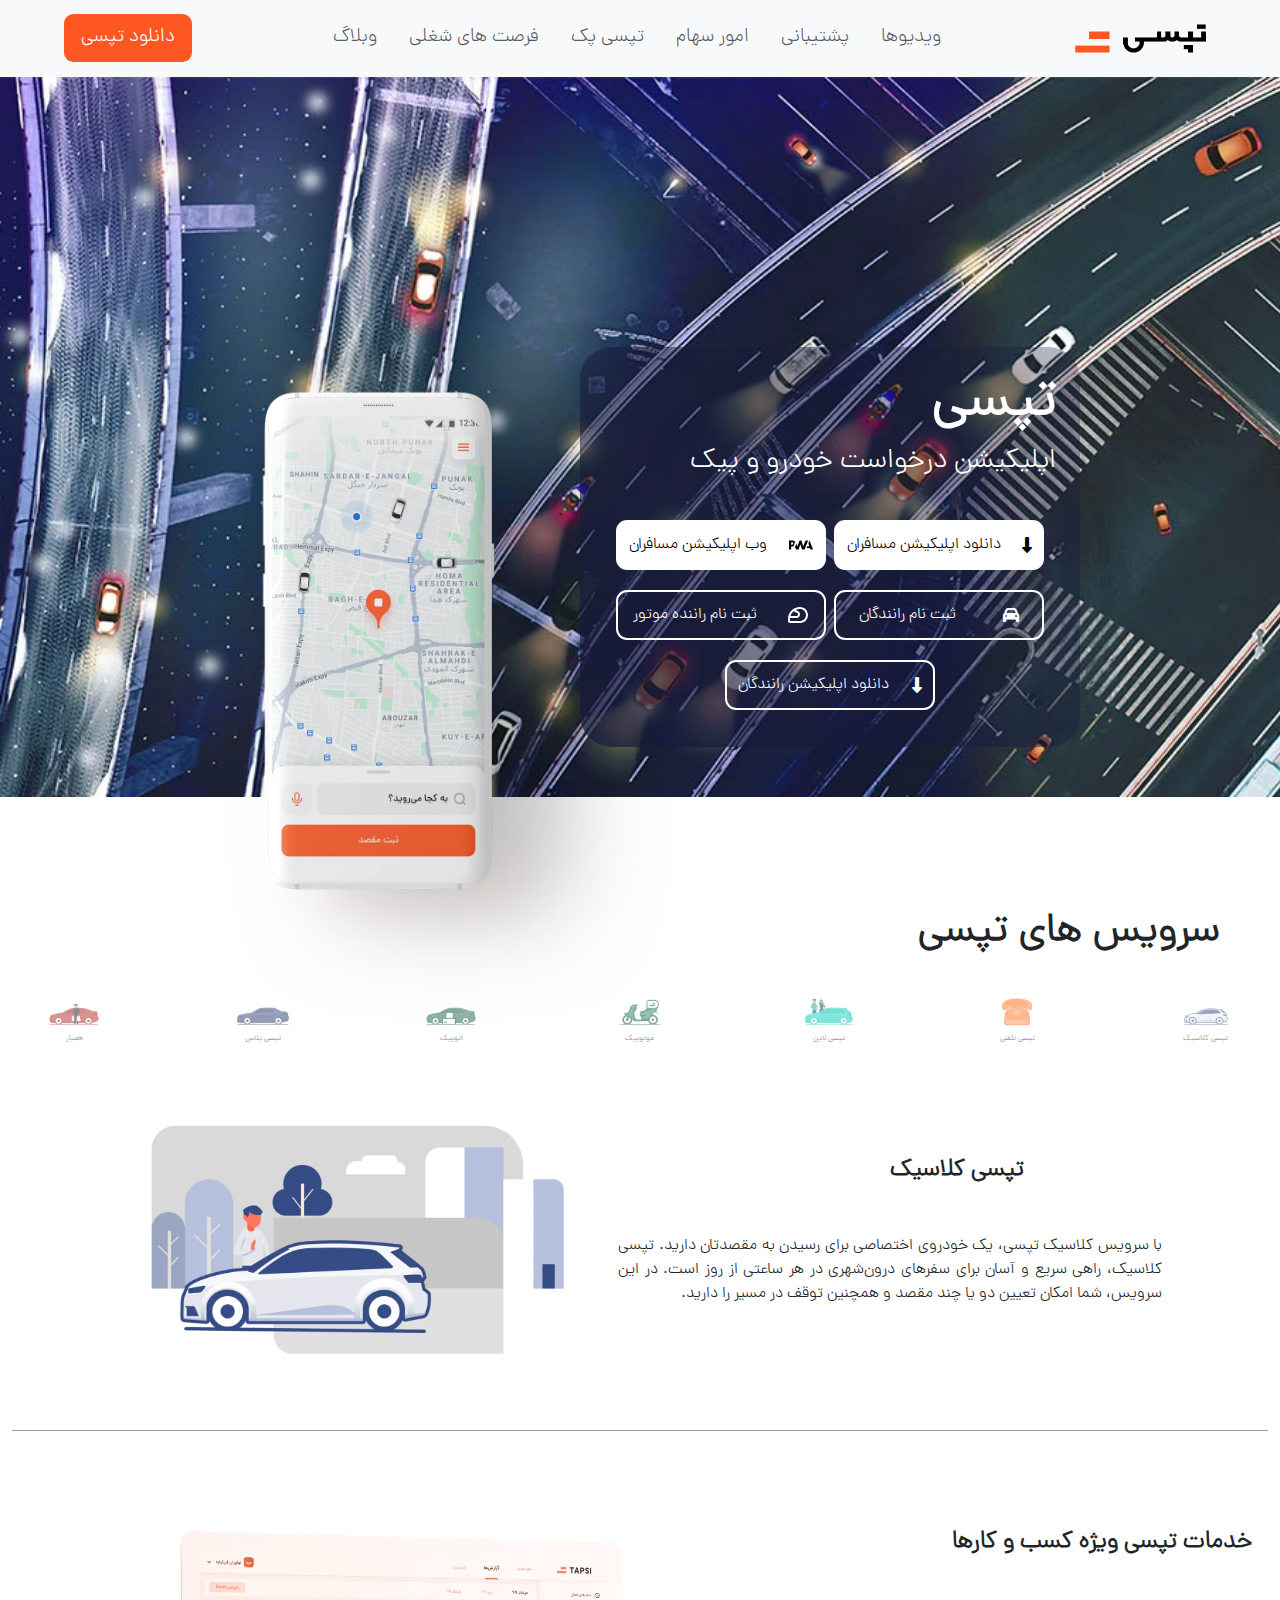
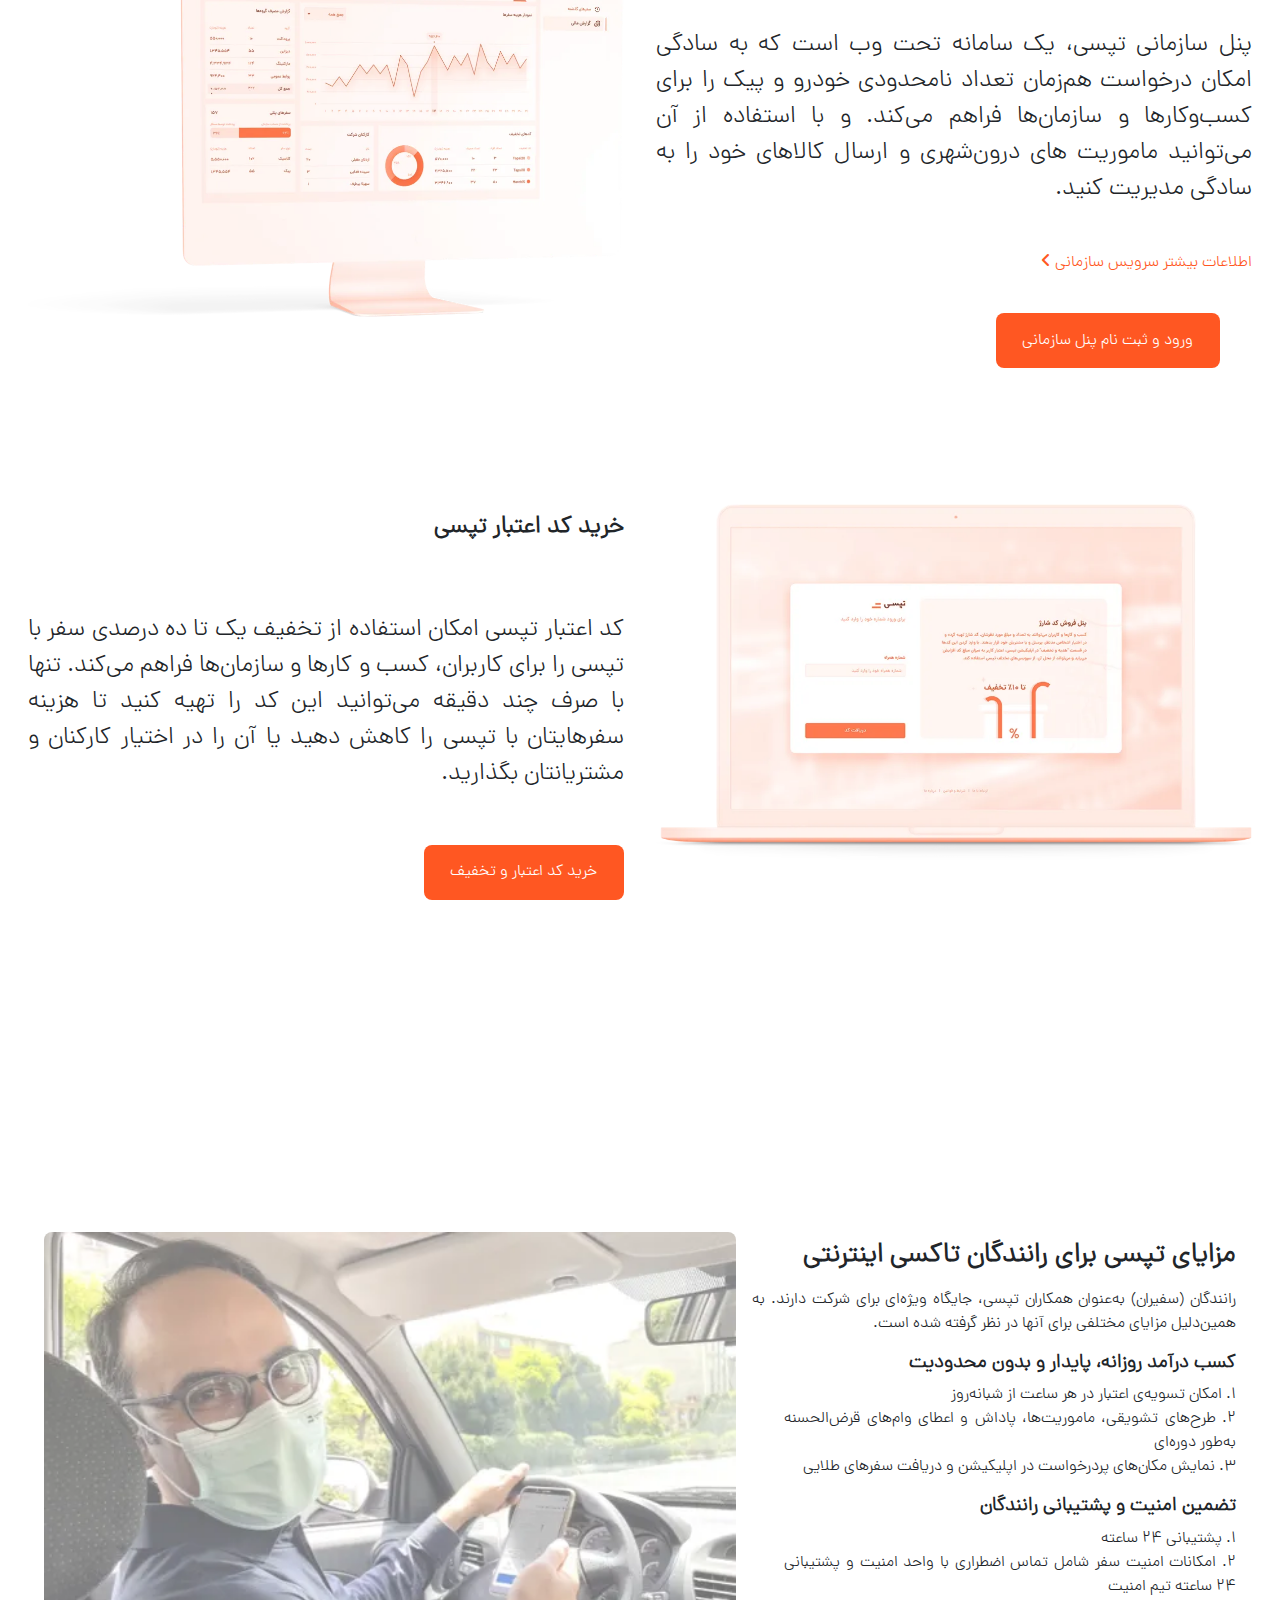
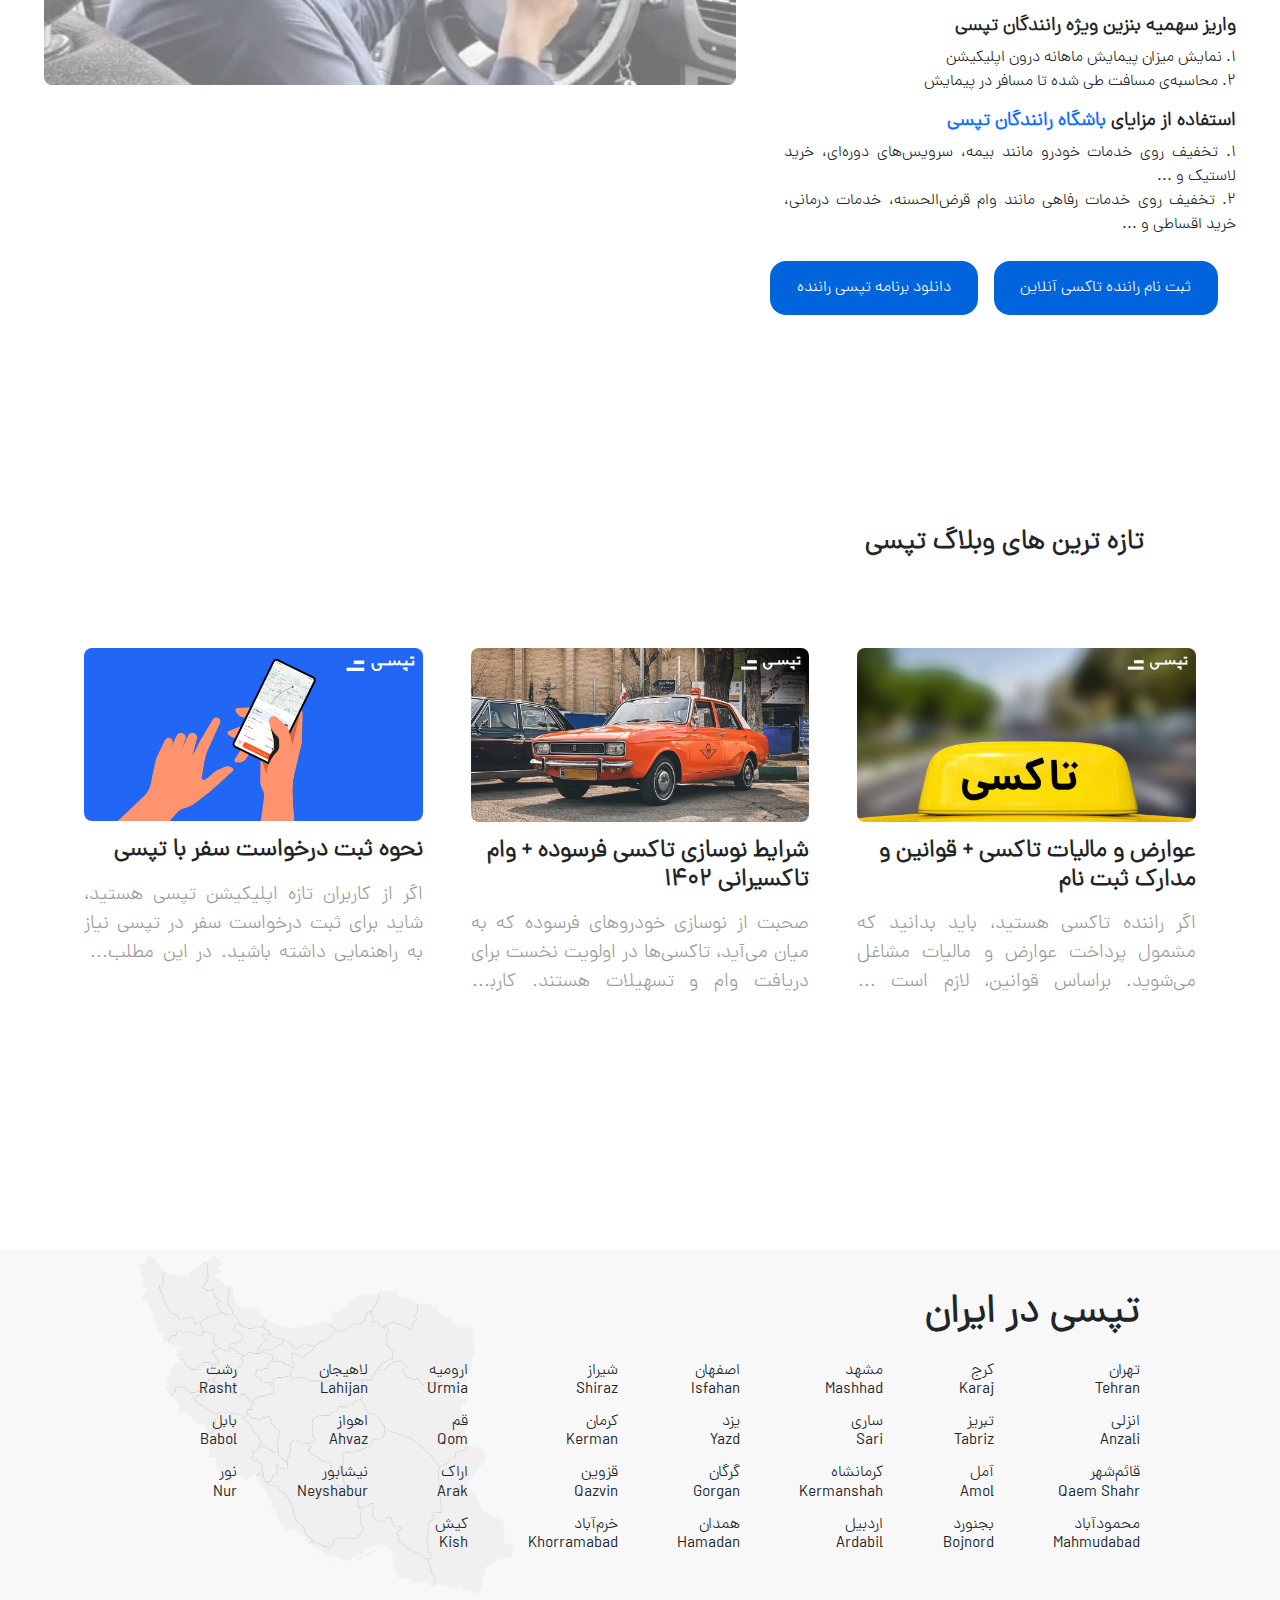
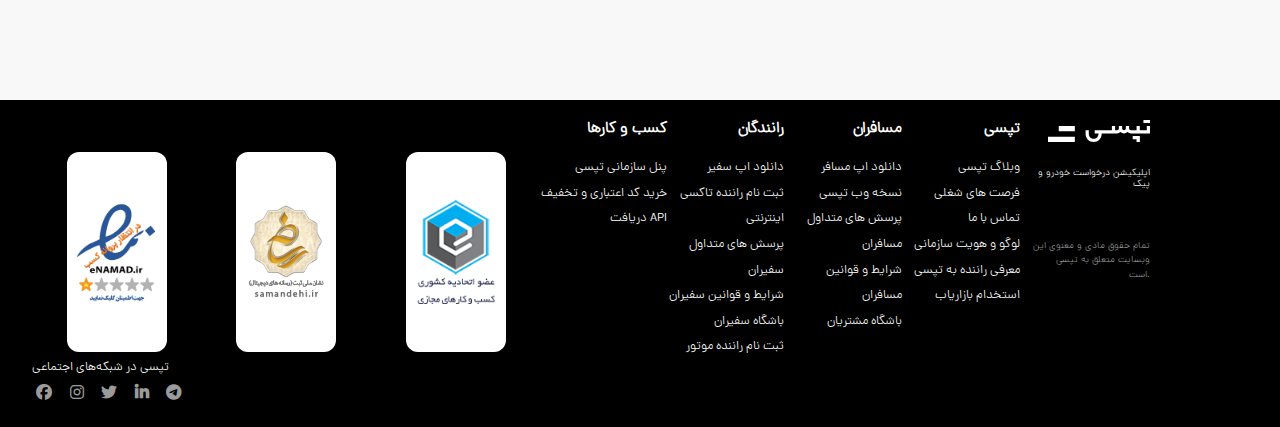
==== index.html @ d136799c "first commit" ====
<!DOCTYPE html>
<html lang="en">

<head>
    <meta charset="UTF-8">
    <meta http-equiv="X-UA-Compatible" content="IE=edge">
    <link rel="icon" href="./image/favicon.ico" />
    <meta name="viewport" content="width=device-width, initial-scale=1.0">
    <!-- BootStrap CSS Files -->
    <link rel="stylesheet" href="./css/bootstrap-reboot.min.css">
    <link rel="stylesheet" href="./css/bootstrap.min.css">
    <!-- Custom CSS File -->
    <link rel="stylesheet" href="./css/main.css">
    <!-- Google Font Roboto -->
    <link rel="preconnect" href="https://fonts.googleapis.com">
    <link rel="preconnect" href="https://fonts.gstatic.com" crossorigin>
    <link href="https://fonts.googleapis.com/css2?family=Roboto:wght@100;300;400;500;700;900&display=swap"
        rel="stylesheet">
    <!-- Font Awesome CDN -->
    <link rel="stylesheet" href="https://cdnjs.cloudflare.com/ajax/libs/font-awesome/6.2.1/css/all.min.css">
    <title>Tapsi Amir Alizadeh</title>
</head>

<body>
    <!-- Start Header -->
    <header class="header sticky-top">
        <div class="container-fluid">
            <div class="nav-menu d-flex justify-content-around bg-light align-items-center">
                <button type="button" class="down-app d-md-none d-sm-none d-xs-none d-lg-block">
                    دانلود تپسی
                </button>
                <nav class="navbar navbar-expand-lg bg-body-tertiary ">
                    <div class="container-fluid">
                        <button class="navbar-toggler" type="button" data-bs-toggle="collapse"
                            data-bs-target="#navbarTogglerDemo03" aria-controls="navbarTogglerDemo03"
                            aria-expanded="false" aria-label="Toggle navigation">
                            <span class="navbar-toggler-icon"></span>
                        </button>

                        <div class="collapse navbar-collapse" id="navbarTogglerDemo03">
                            <ul class="navbar-nav me-auto mb-2 mb-lg-0">
                                <li class="nav-item">
                                    <a class="nav-link " aria-current="page" href="#blog">
                                        وبلاگ
                                    </a>
                                </li>
                                <li class="nav-item">
                                    <a class="nav-link" href="#">
                                        فرصت های شغلی
                                    </a>
                                </li>
                                <li class="nav-item">
                                    <a class="nav-link ">
                                        تپسی پک
                                    </a>
                                </li>
                                <li class="nav-item">
                                    <a class="nav-link ">
                                        امور سهام
                                    </a>
                                </li>
                                <li class="nav-item">
                                    <a class="nav-link ">
                                        پشتیبانی
                                    </a>
                                </li>
                                <li class="nav-item">
                                    <a class="nav-link ">
                                        ویدیوها
                                    </a>
                                </li>
                            </ul>
                        </div>
                    </div>
                </nav>
                <a class="navbar-brand" href="./index.html">
                    <img src="./image/logo.png" alt="LOGO" class="logo">
                </a>
            </div>
        </div>
    </header>
    <!-- End Header -->

    <!-- Start Hero Section -->
    <section class="hero">
        <div class="container-fluid">
            <div class="hero-item d-flex justify-content-between align-items-center">
                <div class="hero-item-left d-lg-none d-sm-none d-xl-block">
                    <img src="./image/mockup-phone.webp" alt="Map-phone">
                </div>
                <div class="hero-item-right d-flex flex-column align-items-end">
                    <h1>
                        تپسی
                    </h1>
                    <h3>
                        اپلیکیشن درخواست خودرو و پیک
                    </h3>
                    <div class="hero-item-app d-flex flex-wrap align-items-center justify-content-center mt-3 mob-sc">
                        <div class="pwa-app app-box d-flex justify-content-sm-around">
                            وب اپلیکیشن مسافران
                            <img src="./image/ic-pwa.svg" alt="PWA">
                        </div>
                        <div class="down-app-passenger app-box d-flex justify-content-around">
                            دانلود اپلیکیشن مسافران
                            <i class="fa fas fas fa-long-arrow-alt-down"></i>
                        </div>
                        <div class="driver-app app-box d-flex justify-content-around">
                            ثبت نام راننده موتور
                            <img src="./image/ic-biker-join.svg" alt="biker">
                        </div>
                        <div class="driver-app app-box d-flex justify-content-around">
                            ثبت نام رانندگان
                            <i class="fa fas fas fa-car"></i>
                        </div>
                        <div class="down-app-driver-passenger app-box d-flex justify-content-around">
                            دانلود اپلیکیشن رانندگان
                            <i class="fa fas fas fa-long-arrow-alt-down"></i>
                        </div>
                    </div>
                </div>
            </div>
        </div>
    </section>
    <!-- End Hero Section -->

    <!-- Start main Section -->
    <section class="main">
        <div class="container-fluid">
            <div class="main-service">
                <h1 class="main-title">
                    سرویس های تپسی
                </h1>

                <ul class="nav nav-pills mb-3 d-flex flex-nowrap justify-content-between " id="pills-tab"
                    role="tablist">
                    <li class="nav-item" role="presentation">
                        <button class="nav-link nav-service-link active" id="pills-classic-tab" data-bs-toggle="pill"
                            data-bs-target="#pills-classic" type="button" role="tab" aria-controls="pills-classic"
                            aria-selected="true">
                            <img src="./image/cc-classic.png" alt="T Classic" class="t-service-img">
                            <h6>
                                تپسی کلاسیک
                            </h6>
                        </button>
                    </li>
                    <li class="nav-item" role="presentation">
                        <button class="nav-link nav-service-link" id="pills-telephone-tab" data-bs-toggle="pill"
                            data-bs-target="#pills-telephone" type="button" role="tab" aria-controls="pills-telephone"
                            aria-selected="false">
                            <img src="./image/cc-tel.png" alt="T Telephone" class="t-service-img ">
                            <h6>
                                تپسی تلفنی
                            </h6>
                        </button>
                    </li>
                    <li class="nav-item" role="presentation">
                        <button class="nav-link nav-service-link" id="pills-line-tab" data-bs-toggle="pill"
                            data-bs-target="#pills-line" type="button" role="tab" aria-controls="pills-line"
                            aria-selected="false">
                            <img src="./image/cc-line.png" alt="T Line" class="t-service-img ">
                            <h6>
                                تپسی لاین
                            </h6>
                        </button>
                    </li>
                    <li class="nav-item" role="presentation">
                        <button class="nav-link nav-service-link" id="pills-moto-tab" data-bs-toggle="pill"
                            data-bs-target="#pills-moto" type="button" role="tab" aria-controls="pills-moto"
                            aria-selected="false">
                            <img src="./image/cc-motopeyk.png" alt="T MotoPeyk" class="t-service-img ">
                            <h6>
                                موتوپیک
                            </h6>
                        </button>
                    </li>
                    <li class="nav-item" role="presentation">
                        <button class="nav-link nav-service-link" id="pills-auto-tab" data-bs-toggle="pill"
                            data-bs-target="#pills-auto" type="button" role="tab" aria-controls="pills-auto"
                            aria-selected="false">
                            <img src="./image/cc-autopeyk.png" alt="T AutoPeyk" class="t-service-img ">
                            <h6>
                                اتوپیک
                            </h6>
                        </button>
                    </li>
                    <li class="nav-item" role="presentation">
                        <button class="nav-link nav-service-link" id="pills-tpluse-tab" data-bs-toggle="pill"
                            data-bs-target="#pills-tpluse" type="button" role="tab" aria-controls="pills-tpluse"
                            aria-selected="false">
                            <img src="./image/cc-plus.png" alt="T Pluse" class="t-service-img ">
                            <h6>
                                تپسی پلاس
                            </h6>
                        </button>
                    </li>
                    <li class="nav-item" role="presentation">
                        <button class="nav-link nav-service-link" id="pills-hamyar-tab" data-bs-toggle="pill"
                            data-bs-target="#pills-hamyar" type="button" role="tab" aria-controls="pills-hamyar"
                            aria-selected="false">
                            <img src="./image/cc-hamyar.png" alt="T Hamyar" class="t-service-img ">
                            <h6>
                                همیار
                            </h6>
                        </button>
                    </li>
                </ul>

                <div class="tab-content" id="pills-tabContent">
                    <div class="tab-pane fade show active" id="pills-classic" role="tabpanel"
                        aria-labelledby="pills-classic-tab" tabindex="0">
                        <div class="service-body d-flex align-items-center">
                            <div class="service-body-img d-sm-none d-md-block">
                                <img src="./image/illus-classic.webp" alt="Service Classic" class="img-fluid ">
                            </div>
                            <div class="service-body-description">
                                <h1 class="">
                                    تپسی کلاسیک
                                </h1>
                                <p class="">
                                    با سرویس کلاسیک تپسی، یک خودروی اختصاصی برای رسیدن به مقصدتان دارید. تپسی کلاسیک،
                                    راهی
                                    سریع
                                    و آسان برای سفرهای درون‌شهری در هر ساعتی از روز است. در این سرویس، شما امکان تعیین
                                    دو یا
                                    چند
                                    مقصد و همچنین توقف در مسیر را دارید.
                                </p>
                            </div>
                        </div>
                    </div>
                    <div class="tab-pane fade" id="pills-telephone" role="tabpanel"
                        aria-labelledby="pills-telephone-tab" tabindex="0">
                        <div class="service-body d-flex align-items-center">
                            <div class="service-body-img d-sm-none d-md-block">
                                <img src="./image/illus-tel.webp" alt="Service Telephone" class="img-fluid ">
                            </div>
                            <div class="service-body-description">
                                <h1 class="">
                                    تپسی تلفنی
                                </h1>
                                <p class="">
                                    سرویس تپسی تلفنی یا ۱۶۳۰، این امکان را به شما می‌دهد که بدون نیاز به اینترنت و
                                    اپلیکیشن،
                                    درخواست خودرو بدهید. این سرویس تاکسی تلفنی مناسب زمانی است که به هر دلیلی دسترسی به
                                    اینترنت
                                    یا اپلیکیشن ندارید. همچنین سرویس تلفنی تپسی، راه حلی مناسب برای افرادی است که کار
                                    کردن
                                    با
                                    اپلیکیشن‌های موبایلی برایشان راحت نیست.
                                </p>
                            </div>
                        </div>
                    </div>
                    <div class="tab-pane fade" id="pills-line" role="tabpanel" aria-labelledby="pills-line-tab"
                        tabindex="0">
                        <div class="service-body d-flex align-items-center">
                            <div class="service-body-img d-sm-none d-md-block">
                                <img src="./image/illus-line.webp" alt="Service Line" class="img-fluid ">
                            </div>
                            <div class="service-body-description">

                                <h1 class="">
                                    تپسی لاین
                                </h1>
                                <p class="">
                                    تپسی لاین سرویسی است که امکان سفر اشتراکی را برایتان فراهم می‌کند. در این سرویس شما
                                    با
                                    مسافر
                                    دیگری که هم‌مسیرتان است، هم‌سفر خواهید بود و هزینه سفرتان تقسیم می‌شود.
                                </p>
                            </div>
                        </div>
                    </div>
                    <div class="tab-pane fade" id="pills-moto" role="tabpanel" aria-labelledby="pills-moto-tab"
                        tabindex="0">
                        <div class="service-body d-flex align-items-center">
                            <div class="service-body-img d-sm-none d-md-block">
                                <img src="./image/illus-motopeyk.webp" alt="Service MotoPeyk" class="img-fluid">
                            </div>
                            <div class="service-body-description">
                                <h1 class="">
                                    موتوپیک
                                </h1>
                                <p class="">
                                    با استفاده از سرویس موتوپیک، بسته‌ها و مرسولاتتان با پیک موتور به مقصد ارسال
                                    می‌شوند.
                                    این سرویس مناسب زمانی است که می‌خواهید مرسوله سریع‌تر به مقصد برسد. در این سرویس،
                                    شما
                                    می‌توانید مسیر رسیدن مرسوله‌تان به مقصد را به صورت لحظه‌ای روی نقشه دنبال کنید.
                                </p>
                            </div>
                        </div>
                    </div>
                    <div class="tab-pane fade" id="pills-auto" role="tabpanel" aria-labelledby="pills-auto-tab"
                        tabindex="0">
                        <div class="service-body d-flex align-items-center">
                            <div class="service-body-img d-sm-none d-md-block">
                                <img src="./image/illus-autopeyk.webp" alt="Service AutoPeyk" class="img-fluid ">
                            </div>
                            <div class="service-body-description">
                                <h1 class="">
                                    اتوپیک
                                </h1>
                                <p class="">
                                    اتوپیک سرویسی برای ارسال بسته‌های شما با خودرو است. این سرویس، برای زمانی مناسب است
                                    که بسته‌های شما، با موتور قابل ارسال نیستند و یا در حین جابجایی، نیاز به مراقبت
                                    بیشتری دارند. در این سرویس نیز امکان رصد لحظه ‌به لحظه موقعیت مکانی مرسوله تا زمان
                                    رسیدن به مقصد فراهم است.
                                </p>
                            </div>
                        </div>
                    </div>
                    <div class="tab-pane fade" id="pills-tpluse" role="tabpanel" aria-labelledby="pills-tpluse-tab"
                        tabindex="0">
                        <div class="service-body d-flex align-items-center">
                            <div class="service-body-img d-sm-none d-md-block">
                                <img src="./image/illus-plus.webp" alt="Service Pluse" class="img-fluid ">
                            </div>
                            <div class="service-body-description">
                                <h1 class="">
                                    تپسی پلاس
                                </h1>
                                <p class="">
                                    در سرویس پلاس تاکسی اینترنتی تپسی، خودرویی با مدل بالاتر و عمر کمتر، به دنبال شما
                                    خواهد آمد. همچنین، رانندگان این سرویس بالاترین امتیاز را از مسافران دریافت کرده‌اند.
                                    در این سرویس که در حال حاضر در تهران فعال است، امکان تعیین چند مقصد یا توقف در حین
                                    سفر، وجود دارد.
                                </p>
                            </div>
                        </div>
                    </div>
                    <div class="tab-pane fade" id="pills-hamyar" role="tabpanel" aria-labelledby="pills-hamyar-tab"
                        tabindex="0">
                        <div class="service-body d-flex align-items-center">
                            <div class="service-body-img d-sm-none d-md-block">
                                <img src="./image/illus-hamyar.webp" alt="Service Hamyar" class="img-fluid ">
                            </div>
                            <div class="service-body-description">
                                <h1 class="">
                                    همیار
                                </h1>
                                <p class="">
                                    سرویس همیار تپسی، به جای شما خرید می‌کند. کافیست فروشگاه مورد نظر خود را به عنوان
                                    مبدا مشخص کرده و لیست خریدتان را داخل اپ وارد کنید. این خرید‌ها می‌تواند از
                                    سوپرمارکت یا داروخانه مورد نظر شما باشند.
                                </p>
                            </div>
                        </div>
                    </div>
                </div>
            </div>
        </div>
    </section>
    <!-- End Main Section -->

    <!-- Start Services Section -->
    <section class="services">
        <div class="container-fluid">
            <div class="services-business d-flex justify-content-between ">
                <div class="left ">
                    <img src="./image/i-mac.webp" alt="Tapsi Services Business" class="img-fluid services-img">
                </div>
                <div class="right ">
                    <h1 class="services-business-title">
                        خدمات تپسی ویژه کسب و کارها
                    </h1>
                    <p class="">
                        پنل سازمانی تپسی، یک سامانه تحت وب است که به سادگی امکان درخواست هم‌زمان تعداد نامحدودی خودرو و
                        پیک را برای کسب‌وکارها و سازمان‌ها فراهم می‌کند. و با استفاده از آن می‌توانید ماموریت های
                        درون‌شهری و ارسال کالاهای خود را به سادگی مدیریت کنید.
                    </p>
                    <a href="#" class="more-info">
                        <h6>
                            اطلاعات بیشتر سرویس سازمانی
                            <i class="fa fa-angle-left"></i>
                        </h6>
                    </a>
                    <button type="button" class="btn btn-services">
                        ورود و ثبت نام پنل سازمانی
                    </button>
                </div>
            </div>
            <div class="buy-balance d-flex justify-content-between">
                <div class="left">
                    <img src="./image/macbook.webp" alt="Buy Tapsi Balance" class="img-fluid services-img">
                </div>
                <div class="right">
                    <h1 class="buy-balance-title">
                        خرید کد اعتبار تپسی
                    </h1>
                    <p class="">

                        کد اعتبار تپسی امکان استفاده از تخفیف یک تا ده درصدی سفر با تپسی را برای کاربران، کسب و کارها و
                        سازمان‌ها فراهم می‌کند. تنها با صرف چند دقیقه می‌توانید این کد را تهیه کنید تا هزینه سفرهایتان
                        با تپسی را کاهش دهید یا آن را در اختیار کارکنان و مشتریانتان بگذارید.
                    </p>
                    <button type="button" class="btn btn-buy-balance">
                        خرید کد اعتبار و تخفیف
                    </button>
                </div>
            </div>
        </div>
    </section>
    <!-- End Services Section -->

    <!-- Start Parallax Section -->
    <section class="parallax">
        <div class="container-fluid d-flex justify-content-center align-items-center position-relative">
            <div class="content-wrapper d-flex align-items-center justify-content-between flex-sm-column flex-md-row">
                <div class="content-wrapper-col content-w-c-trip">
                    <h3 class="title">
                        بسته امنیت سفر
                    </h3>
                    <p class="sub-title">
                        امکانات ویژه امنیت سفر، شامل اشتراک سفر و پشتیبانی ۲۴ ساعته تیم متخصصین امنیت تپسی
                    </p>
                </div>
                <div class="separator"></div>
                <div class="content-wrapper-col content-w-c-phone">
                    <h3 class="title">
                        درخواست تلفنی
                    </h3>
                    <p class="sub-title">
                        امکان درخواست خودرو بدون نیاز به اینترنت و اپلیکیشن، از طریق تماس با شماره ۱۶۳۰
                    </p>
                </div>
                <div class="separator"></div>
                <div class="content-wrapper-col content-w-c-effected">
                    <h3 class="title">
                        دسترس‌پذیری برای توان‌یابان
                    </h3>
                    <p class="sub-title">
                        امکان استفاده کاربران نابینا و ناشنوا از اپلیکیشن تپسی و عدم کسر کمیسیون از سفر مسافران ویلچردار
                    </p>
                </div>
                <div class="separator"></div>
                <div class="content-wrapper-col content-w-c-smart">
                    <h3 class="title">
                        امکانات هوشمند
                    </h3>
                    <p class="sub-title">
                        سهولت استفاده از اپلیکیشن با پیشنهاد مبدا و مقصد سفر، مقاصد منتخب و پیشنهادهای ویژه شما
                    </p>
                </div>

            </div>
        </div>
    </section>
    <!-- End Parallax Section -->

    <!-- Start Drivers Section -->
    <section class="drivers">
        <div class="container-fluid">
            <div class="drivers-section d-flex flex-sm-column flex-md-row p-4">
                <div class="drivers-left p-2 pt-sm-0">
                    <img src="./image/driver.webp" alt="Drivers" class="img-fluid rounded-3">
                </div>
                <div class="drivers-right p-2" dir="rtl">
                    <h2 class="drivers-title">
                        مزایای تپسی برای رانندگان تاکسی اینترنتی
                    </h2>
                    <p class="drivers-description">
                        رانندگان (سفیران) به‌عنوان همکاران تپسی، جایگاه ویژه‌ای برای شرکت دارند. به همین‌دلیل مزایای
                        مختلفی
                        برای آنها در نظر گرفته شده است.
                    </p>
                    <h3 class="sub-title">
                        کسب درآمد روزانه، پایدار و بدون محدودیت
                    </h3>
                    <div class="drivers-description-feature-list">
                        <ul>
                            <li>
                                ۱. امکان تسویه‌ی اعتبار در هر ساعت از شبانه‌روز
                            </li>
                            <li>
                                ۲. طرح‌های تشویقی، ماموریت‌ها‌، پاداش و اعطای وام‌های قرض‌الحسنه به‌طور دوره‌ای
                            </li>
                            <li>
                                ۳. نمایش مکان‌های پردرخواست در اپلیکیشن و دریافت سفرهای طلایی
                            </li>
                        </ul>
                    </div>
                    <h3 class="sub-title">
                        تضمین امنیت و پشتیبانی رانندگان
                    </h3>
                    <div class="drivers-description-feature-list">
                        <ul>
                            <li>
                                ۱. پشتیبانی ۲۴ ساعته
                            </li>
                            <li>
                                ۲. امکانات امنیت سفر شامل تماس اضطراری با واحد امنیت و پشتیبانی ۲۴ ساعته تیم امنیت
                            </li>
                        </ul>
                    </div>
                    <h3 class="sub-title">
                        واریز سهمیه بنزین ویژه رانندگان تپسی
                    </h3>
                    <div class="drivers-description-feature-list">
                        <ul>
                            <li>
                                ۱. نمایش میزان پیمایش ماهانه درون اپلیکیشن
                            </li>
                            <li>
                                ۲. محاسبه‌ی مسافت طی شده تا مسافر در پیمایش

                            </li>
                        </ul>
                    </div>
                    <h3 class="sub-title">
                        استفاده از مزایای
                        <span>
                            <a href="#">باشگاه رانندگان تپسی</a>
                        </span>
                    </h3>
                    <div class="drivers-description-feature-list">
                        <ul>
                            <li>
                                ۱. تخفیف روی خدمات خودرو مانند بیمه، سرویس‌های دوره‌ای، خرید لاستیک و ...
                            </li>
                            <li>
                                ۲. تخفیف روی خدمات رفاهی مانند وام قرض‌الحسنه، خدمات درمانی، خرید اقساطی و ...
                            </li>
                        </ul>
                    </div>
                    <div class="links-wrapper d-flex flex-sm-column flex-md-row">
                        <a href="#" class="btn m-2">
                            <span>
                                ثبت نام راننده تاکسی آنلاین
                            </span>
                        </a>
                        <a href="#" class="btn m-2">
                            <span>
                                دانلود برنامه تپسی راننده
                            </span>
                        </a>
                    </div>
                </div>
            </div>
        </div>
    </section>
    <!-- End Drivers Section -->

    <!-- Start Blog Section -->
    <section class="blog" id="blog">
        <!-- <div class="container"> -->
        <h1 class="blog-title p-3">
            تازه ترین های وبلاگ تپسی
        </h1>
        <div class="cards d-flex flex-md-row flex-sm-column">
            <div class="card m-2 border-0 mb-sm-5">
                <div class="card-body">
                    <img src="./image/slide1-6-1-scaled.jpg" alt="" class="img-fluid mb-3 rounded-3">
                    <h5 class="card-title">
                        نحوه ثبت درخواست سفر با تپسی
                    </h5>
                    <p class="card-text">
                        اگر از کاربران تازه اپلیکیشن تپسی هستید، شاید برای ثبت درخواست سفر در تپسی نیاز به راهنمایی
                        داشته باشید. در این مطلب به شما توضیح می‌دهیم چگونه در چند گام ساده، اولین سفرتان با تپسی را
                        آغاز کنید. راهنمای ثبت درخواست سفر با تپسی اگر سوالی در مورد کار با اپلیکیشن تپسی و نحوه ثبت
                        […]
                    </p>
                </div>
            </div>
            <div class="card m-2 border-0 mb-sm-5">
                <div class="card-body">
                    <img src="./image/blog2-1-1.jpg" alt="" class="img-fluid mb-3 rounded-3">
                    <h5 class="card-title">
                        شرایط نوسازی تاکسی فرسوده + ‌وام تاکسیرانی ۱۴۰۲
                    </h5>
                    <p class="card-text">
                        صحبت از نوسازی خودروهای فرسوده که به میان می‌آید، تاکسی‌ها در اولویت نخست برای دریافت وام و
                        تسهیلات هستند. کاربری تاکسی‌ها به‌گونه‌ای است که بیشتر از خودروهای دیگر در معرض فرسودگی قرار
                        می‌گیرند. استهلاک این دست از وسایل نقلیه بالا است و مضراتش فقط دامن‌گیر صاحبان تاکسی‌ها
                        نمی‌شود. در واقع، تاکسی‌های مستهلک و کهنه هم […]
                    </p>
                </div>
            </div>
            <div class="card m-2 border-0 mb-sm-5">
                <div class="card-body">
                    <h5 class="card-title">
                        <img src="./image/blog2.jpg" class="img-fluid mb-3 rounded-3" alt="">
                        عوارض و مالیات تاکسی + قوانین و مدارک ثبت نام
                    </h5>
                    <p class="card-text">
                        اگر راننده تاکسی هستید، باید بدانید که مشمول پرداخت عوارض و مالیات مشاغل می‌شوید. براساس
                        قوانین، لازم است که خودروهای باری، تاکسی‌ها و وسایل نقلیه عمومی در مدت‌زمانی مشخص مالیات و
                        عوارض بپردازند. چنین مالیاتی که در دسته مالیات‌های مستقیم قرار می‌گیرد از درآمد تاکسی‌ها
                        تامین می‌شود. اگر دارندگان تاکسی، مالیات معین در بازه زمانی […]
                    </p>
                </div>
            </div>
        </div>
        <!-- </div> -->
    </section>
    <!-- End Blog Section -->

    <!-- Start Tapsi in IRAN -->
    <section class="cities d-sm-none d-md-flex">
        <img src="./image/favpng_counties-of-iran-blank-map-geography.png" alt="IRAN Map" class="img-fluid">
        <div class="container-fluid">
            <h1 class="cities-title">
                تپسی در ایران
            </h1>
            <div class="cities-wrapper">
                <div class="city" aria-label="cities section">
                    <h3 class="name">
                        تهران
                    </h3>
                    <h3 class="english-name">
                        Tehran
                    </h3>
                </div>
                <div class="city" aria-label="cities section">
                    <h3 class="name">
                        کرج
                    </h3>
                    <h3 class="english-name">
                        Karaj
                    </h3>
                </div>
                <div class="city" aria-label="cities section">
                    <h3 class="name">
                        مشهد
                    </h3>
                    <h3 class="english-name">
                        Mashhad
                    </h3>
                </div>
                <div class="city" aria-label="cities section">
                    <h3 class="name">
                        اصفهان
                    </h3>
                    <h3 class="english-name">
                        Isfahan
                    </h3>
                </div>
                <div class="city" aria-label="cities section">
                    <h3 class="name">
                        شیراز
                    </h3>
                    <h3 class="english-name">
                        Shiraz
                    </h3>
                </div>
                <div class="city" aria-label="cities section">
                    <h3 class="name">
                        ارومیه
                    </h3>
                    <h3 class="english-name">
                        Urmia
                    </h3>
                </div>
                <div class="city" aria-label="cities section">
                    <h3 class="name">
                        لاهیجان
                    </h3>
                    <h3 class="english-name">
                        Lahijan
                    </h3>
                </div>
                <div class="city" aria-label="cities section">
                    <h3 class="name">
                        رشت
                    </h3>
                    <h3 class="english-name">
                        Rasht
                    </h3>
                </div>
                <div class="city" aria-label="cities section">
                    <h3 class="name">
                        انزلی
                    </h3>
                    <h3 class="english-name">
                        Anzali
                    </h3>
                </div>
                <div class="city" aria-label="cities section">
                    <h3 class="name">
                        تبریز
                    </h3>
                    <h3 class="english-name">
                        Tabriz
                    </h3>
                </div>
                <div class="city" aria-label="cities section">
                    <h3 class="name">
                        ساری
                    </h3>
                    <h3 class="english-name">
                        Sari
                    </h3>
                </div>
                <div class="city" aria-label="cities section">
                    <h3 class="name">
                        یزد
                    </h3>
                    <h3 class="english-name">Yazd</h3>
                </div>
                <div class="city" aria-label="cities section">
                    <h3 class="name">
                        کرمان
                    </h3>
                    <h3 class="english-name">
                        Kerman
                    </h3>
                </div>
                <div class="city" aria-label="cities section">
                    <h3 class="name">
                        قم
                    </h3>
                    <h3 class="english-name">
                        Qom
                    </h3>
                </div>
                <div class="city" aria-label="cities section">
                    <h3 class="name">
                        اهواز
                    </h3>
                    <h3 class="english-name">
                        Ahvaz
                    </h3>
                </div>
                <div class="city" aria-label="cities section">
                    <h3 class="name">
                        بابل
                    </h3>
                    <h3 class="english-name">
                        Babol
                    </h3>
                </div>
                <div class="city" aria-label="cities section">
                    <h3 class="name">
                        قائم‌شهر
                    </h3>
                    <h3 class="english-name">
                        Qaem Shahr
                    </h3>
                </div>
                <div class="city" aria-label="cities section">
                    <h3 class="name">
                        آمل
                    </h3>
                    <h3 class="english-name">
                        Amol
                    </h3>
                </div>
                <div class="city" aria-label="cities section">
                    <h3 class="name">
                        کرمانشاه
                    </h3>
                    <h3 class="english-name">
                        Kermanshah
                    </h3>
                </div>
                <div class="city" aria-label="cities section">
                    <h3 class="name">
                        گرگان
                    </h3>
                    <h3 class="english-name">
                        Gorgan
                    </h3>
                </div>
                <div class="city" aria-label="cities section">
                    <h3 class="name">
                        قزوین
                    </h3>
                    <h3 class="english-name">
                        Qazvin
                    </h3>
                </div>
                <div class="city" aria-label="cities section">
                    <h3 class="name">
                        اراک
                    </h3>
                    <h3 class="english-name">Arak</h3>
                </div>
                <div class="city" aria-label="cities section">
                    <h3 class="name">
                        نیشابور
                    </h3>
                    <h3 class="english-name">
                        Neyshabur
                    </h3>
                </div>
                <div class="city" aria-label="cities section">
                    <h3 class="name">
                        نور
                    </h3>
                    <h3 class="english-name">
                        Nur
                    </h3>
                </div>
                <div class="city" aria-label="cities section">
                    <h3 class="name">
                        محمودآباد
                    </h3>
                    <h3 class="english-name">
                        Mahmudabad
                    </h3>
                </div>
                <div class="city" aria-label="cities section">
                    <h3 class="name">
                        بجنورد
                    </h3>
                    <h3 class="english-name">
                        Bojnord
                    </h3>
                </div>
                <div class="city" aria-label="cities section">
                    <h3 class="name">
                        اردبیل
                    </h3>
                    <h3 class="english-name">
                        Ardabil
                    </h3>
                </div>
                <div class="city" aria-label="cities section">
                    <h3 class="name">
                        همدان
                    </h3>
                    <h3 class="english-name">
                        Hamadan
                    </h3>
                </div>
                <div class="city" aria-label="cities section">
                    <h3 class="name">
                        خرم‌آباد
                    </h3>
                    <h3 class="english-name">
                        Khorramabad
                    </h3>
                </div>
                <div class="city" aria-label="cities section">
                    <h3 class="name">
                        کیش
                    </h3>
                    <h3 class="english-name">
                        Kish
                    </h3>
                </div>
            </div>
        </div>
    </section>
    <!-- End Tapsi in IRAN -->

    <!--Start Footer -->
    <footer class="footer">
        <div class="container-fluid">
            <div class="footer-content flex-xl-row-reverse flex-md-column flex-sm-column">
                <div class="footer-cols d-flex flex-md-row flex-sm-column ">
                    <div class="footer-col ">
                        <h6>
                            کسب و کارها
                        </h6>
                        <a href="#" class="link">
                            پنل سازمانی تپسی
                        </a>
                        <a href="#" class="link">
                            خرید کد اعتباری و تخفیف
                        </a>
                        <a href="#" class="link">
                            دریافت API
                        </a>
                    </div>

                    <div class="footer-col col-md-2">
                        <h6>
                            رانندگان
                        </h6>
                        <a href="#" class="link">
                            دانلود اپ سفیر
                        </a>
                        <a href="#" class="link">
                            ثبت نام راننده تاکسی اینترنتی
                        </a>
                        <a href="#" class="link">
                            پرسش های متداول سفیران
                        </a>
                        <a href="#" class="link">
                            شرایط و قوانین سفیران
                        </a>
                        <a href="#" class="link">
                            باشگاه سفیران
                        </a>
                        <a href="#" class="link">
                            ثبت نام راننده موتور
                        </a>
                    </div>

                    <div class="footer-col col-md-2">
                        <h6>
                            مسافران
                        </h6>
                        <a href="#" class="link">
                            دانلود اپ مسافر
                        </a>
                        <a href="#" class="link">
                            نسخه وب تپسی
                        </a>
                        <a href="#" class="link">
                            پرسش های متداول مسافران
                        </a>
                        <a href="#" class="link">
                            شرایط و قوانین مسافران
                        </a>
                        <a href="#" class="link">
                            باشگاه مشتریان
                        </a>
                    </div>

                    <div class="footer-col col-md-2">
                        <h6>
                            تپسی
                        </h6>
                        <a href="#" class="link">
                            وبلاگ تپسی
                        </a>
                        <a href="#" class="link">
                            فرصت های شغلی
                        </a>
                        <a href="#" class="link">
                            تماس با ما
                        </a>
                        <a href="#" class="link">
                            لوگو و هویت سازمانی
                        </a>
                        <a href="#" class="link">
                            معرفی راننده به تپسی
                        </a>
                        <a href="#" class="link">
                            استخدام بازاریاب
                        </a>
                    </div>

                    <div class="brand-col col-md-2">
                        <a href="./index.html">
                            <img src="./image/tapsi-logo-white.svg" alt="LOGO">
                        </a>
                        <h3>
                            اپلیکیشن درخواست خودرو و پیک
                        </h3>
                        <p class="copy-right">
                            تمام حقوق مادی و معنوی این وبسایت متعلق به تپسی است.
                        </p>
                    </div>
                </div>

                <div class="trust-col mt-md-4">
                    <div class="trust-namad">
                        <img src="./image/eNAMAD.aspx" alt="e-namad" class="img-fluid">
                    </div>
                    <div class="trust-namad">
                        <img src="./image/logo.aspx" alt="Melli Namad" class="img-fluid">
                    </div>
                    <div class="trust-namad">
                        <img src="./image/etehadiye.png" alt="etehadiye" class="img-fluid">
                    </div>
                </div>
            </div>
            <p class="copy-right-mobile">
                تمام حقوق مادی و معنوی این وبسایت متعلق به تپسی است.
            </p>
            <div class="social-container">
                <h3>تپسی در شبکه‌های اجتماعی </h3>
                <div class="social-links d-flex align-items-center justify-content-between">
                    <a href="# " target="_blank">
                        <i class="fab fa-facebook"></i>
                    </a>
                    <a href="#" target="_blank">
                        <i class="fab fa-instagram"></i>
                    </a>
                    <a href="#" target="_blank">
                        <i class="fab fa-twitter"></i>
                    </a>
                    <a href="#" target="_blank">
                        <i class="fas fab fab fa-linkedin-in"></i>
                    </a>
                    <a href="#" target="_blank">
                        <i class="fab fa-telegram"></i>
                    </a>
                </div>
            </div>
        </div>
    </footer>
    <!-- End Footer -->

    <!-- JavaScript Links -->
    <script src="./JS/bootstrap.min.js"></script>
    <script src="./JS/main.js"></script>
</body>

</html>
---- css/main.css ----
@font-face {
  font-family: "dana";
  src: url(../fonts/dana-fanum-light.woff2), url(../fonts/dana-fanum-regular.woff2), url(../fonts/dana-fanum-medium.woff2), url(../fonts/dana-fanum-bold.woff2);
}
@font-face {
  font-family: "IranYekan";
  src: url(../fonts/iranyekanweblight.woff2), url(../fonts/iranyekanwebregular.woff2);
}
* {
  margin: 0;
  padding: 0;
  text-decoration: none;
  list-style: none;
  font-family: "dana", Tahoma, "Roboto";
  font-weight: 400;
  font-size: 16px;
  box-sizing: border-box;
}

.header {
  background-color: #F8F8F9;
}
@media (max-width: 766px) {
  .header .container {
    width: 100%;
    margin: 0 6px;
    justify-content: space-between;
  }
}
@media (max-width: 2560px) {
  .header .container {
    width: 100%;
  }
}
.header .nav-link {
  cursor: pointer;
  padding: 1rem;
  margin-left: 1rem;
}
@media (max-width: 2560px) {
  .header .nav-link {
    font-size: 2.5rem;
  }
}
@media (max-width: 1440px) {
  .header .nav-link {
    font-size: 1.7rem;
  }
}
@media (max-width: 1024px) {
  .header .nav-link {
    font-size: 1.5rem;
  }
}
@media (min-width: 767px) {
  .header .nav-link {
    font-size: 1.2rem;
  }
}
@media (max-width: 575px) {
  .header .nav-link {
    font-size: 1rem;
  }
}

.hero {
  height: 70vh;
  background-image: url(../image/banner.webp);
  background-size: cover;
  background-repeat: no-repeat;
  position: relative;
}
@media (max-width: 2560px) {
  .hero {
    height: 80vh;
    margin-bottom: 6rem;
  }
}
.hero-item-left {
  overflow: hidden;
}
.hero-item-left img {
  width: 500px;
  position: absolute;
  bottom: -250px;
}
@media (max-width: 575px) {
  .hero-item-left img {
    display: none;
  }
}
@media (max-width: 2560px) {
  .hero-item-left img {
    width: 550px;
    left: 400px;
  }
}
@media (max-width: 1440px) {
  .hero-item-left img {
    width: 500px;
    left: 200px;
  }
}
.hero-item-right {
  position: absolute;
  right: 200px;
  bottom: 50px;
  background-image: linear-gradient(51deg, rgba(23, 26, 60, 0.7) 5%, rgba(23, 26, 60, 0.3) 95%);
  width: 500px;
  height: 400px;
  border-radius: 2rem;
  padding: 1.5rem;
  color: #ffffff;
}
@media (max-width: 766px) {
  .hero-item-right {
    position: absolute;
    top: 50%;
    left: 50%;
    transform: translate(-50%, -50%);
    width: 300px;
    height: 100%;
  }
}
.hero-item-right h1 {
  font-weight: 900;
  font-size: 3.5rem;
}
@media (max-width: 766px) {
  .hero-item-right h1 {
    font-size: 2rem;
  }
}
@media (max-width: 766px) {
  .hero-item-right h3 {
    font-size: 1rem;
  }
}
.hero-item-right .app-box {
  display: flex;
  justify-content: center;
  align-items: center;
  cursor: pointer;
  border: 2px solid #ffffff;
  border-radius: 0.7rem;
  width: 210px;
  height: 50px;
  margin: 4px;
  margin-top: 1rem;
}
.hero-item-right .down-app-passenger {
  background-color: #ffffff;
  color: #000;
}
.hero-item-right .pwa-app {
  background-color: #ffffff;
  color: #000;
}
.hero-item-right .pwa-app i {
  color: #000;
}

.main {
  margin-top: 10rem;
  overflow: hidden;
  width: 100%;
  position: relative;
  margin: 0 auto;
}
.main-container {
  margin: 10px auto;
}
@media (max-width: 766px) {
  .main-container {
    margin: 10px 40px;
  }
}
@media (max-width: 575px) {
  .main-container {
    margin: 10px auto;
    width: auto;
  }
}
.main-service {
  border-bottom: 1px solid #9b9b9b;
  margin-bottom: 1rem;
  padding: 1rem;
  margin: auto;
}
@media (max-width: 575px) {
  .main-service {
    width: 100%;
    margin: 10px 2px;
  }
}
.main-service .nav {
  flex-direction: row-reverse;
}
@media (max-width: 767px) {
  .main-service .nav {
    overflow: scroll;
  }
}
@media (max-width: 575px) {
  .main-service .nav {
    overflow-block: scroll;
  }
}
.main-service .nav-item {
  display: flex;
  flex-direction: column;
  align-items: center;
  opacity: 0.5;
}
.main-service .nav-item h6 {
  color: #000;
}
@media (max-width: 2560px) {
  .main-service .nav-item h6 {
    font-size: 0.8rem;
  }
}
@media (max-width: 1440px) {
  .main-service .nav-item h6 {
    font-size: 0.5rem;
  }
}
@media (max-width: 1024px) {
  .main-service .nav-item h6 {
    font-size: 0.8rem;
  }
}
@media (max-width: 768px) {
  .main-service .nav-item h6 {
    font-size: 0.7rem;
  }
}
@media (max-width: 575px) {
  .main-service .nav-item h6 {
    font-size: 0.5rem;
  }
}
.main-service .nav-item:hover {
  opacity: 1;
}
.main-service .nav-item img {
  margin-bottom: 8px;
}
@media (max-width: 2560px) {
  .main-service .nav-item img {
    width: 70px;
  }
}
@media (max-width: 1440px) {
  .main-service .nav-item img {
    width: 60px;
  }
}
@media (max-width: 1024px) {
  .main-service .nav-item img {
    width: 50px;
  }
}
@media (max-width: 766px) {
  .main-service .nav-item img {
    width: 50px;
  }
}
@media (max-width: 575px) {
  .main-service .nav-item img {
    width: 50px;
  }
}
.main-service .nav-item-link {
  color: #000;
  opacity: 1;
}
.main-service .nav .active {
  background-color: transparent;
  color: #000;
}
.main-title {
  font-weight: 600;
  text-align: right;
  margin-right: 2rem;
  margin-bottom: 2rem;
}
@media (max-width: 2560px) {
  .main-title {
    font-size: 3.5rem;
  }
}
@media (max-width: 1440px) {
  .main-title {
    font-size: 2.5rem;
  }
}
@media (max-width: 1024px) {
  .main-title {
    font-size: 1.8rem;
  }
}
@media (max-width: 768px) {
  .main-title {
    font-size: 1.6rem;
  }
}
@media (max-width: 575px) {
  .main-title {
    font-size: 1.2rem;
  }
}
.main .t-service-img {
  width: 80px;
}

.service-body {
  height: 50vh;
  position: relative;
  width: 100%;
  align-items: center;
  justify-content: center;
}
@media (max-width: 2560px) {
  .service-body {
    margin: 12px 0;
    height: auto;
  }
}
@media (max-width: 766px) {
  .service-body {
    width: 100%;
  }
}
@media (max-width: 575px) {
  .service-body {
    width: 100%;
    margin: 10px auto;
  }
}
.service-body .tab-content {
  width: 100%;
}
.service-body-img {
  padding: 2rem;
  display: flex;
  justify-content: center;
  align-items: center;
}
@media (max-width: 575px) {
  .service-body-img {
    display: none;
  }
}
@media (min-width: 1024px) {
  .service-body-img {
    width: 500px;
  }
}
@media (max-width: 768px) {
  .service-body-img {
    width: 600px;
  }
}
.service-body-img img {
  width: 600px;
}
@media (max-width: 575px) {
  .service-body-img img {
    display: none;
  }
}
@media (max-width: 2560px) {
  .service-body-img img {
    width: auto;
  }
}
.service-body-description {
  top: 0;
  right: 40px;
  width: 45vw;
  padding: 1rem;
  display: flex;
  flex-direction: column;
  justify-content: start;
  align-items: end;
}
@media (max-width: 768px) {
  .service-body-description {
    width: 100%;
  }
}
@media (max-width: 575px) {
  .service-body-description {
    width: 100%;
  }
}
.service-body-description h1 {
  font-weight: 900;
  margin-bottom: 3rem;
}
@media (max-width: 2560px) {
  .service-body-description h1 {
    font-size: 5rem;
  }
}
@media (max-width: 1440px) {
  .service-body-description h1 {
    font-size: 3rem;
  }
}
@media (max-width: 1024px) {
  .service-body-description h1 {
    margin: 2.4rem;
  }
}
@media (min-width: 768px) {
  .service-body-description h1 {
    width: 50%;
    font-size: 1.5rem;
  }
}
@media (max-width: 575px) {
  .service-body-description h1 {
    font-size: 2rem;
  }
}
.service-body-description p {
  direction: rtl;
  box-sizing: border-box;
  text-align: justify;
}
@media (max-width: 2560px) {
  .service-body-description p {
    font-size: 3rem;
  }
}
@media (max-width: 1440px) {
  .service-body-description p {
    font-size: 1.5rem;
  }
}
@media (max-width: 1024px) {
  .service-body-description p {
    font-size: 1.4rem;
  }
}
@media (min-width: 767px) {
  .service-body-description p {
    font-size: 1rem;
  }
}
@media (max-width: 575px) {
  .service-body-description p {
    font-size: 0.9rem;
    width: 100%;
    margin: 0;
    padding: 0;
  }
}

.services {
  margin-top: 2rem;
}
@media (max-width: 766px) {
  .services {
    width: 100%;
  }
}
@media (max-width: 575px) {
  .services {
    margin-top: 1rem;
  }
}
.services-business {
  margin-bottom: 4rem;
}
@media (max-width: 1024px) {
  .services-business {
    flex-direction: row;
    width: 100%;
  }
}
@media (max-width: 768px) {
  .services-business {
    flex-direction: column;
    width: 100%;
  }
}
.services .buy-balance {
  margin-bottom: 4rem;
}
@media (max-width: 2560px) {
  .services .buy-balance {
    flex-direction: row-reverse;
    width: 100%;
  }
}
@media (max-width: 1440px) {
  .services .buy-balance {
    flex-direction: row-reverse;
    width: 100%;
  }
}
@media (max-width: 1024px) {
  .services .buy-balance {
    flex-direction: row-reverse;
    width: 100%;
  }
}
@media (max-width: 768px) {
  .services .buy-balance {
    flex-direction: column;
    width: 100%;
  }
}
@media (max-width: 575px) {
  .services .buy-balance {
    flex-direction: column;
    width: 100%;
  }
}
.services .left {
  padding: 1rem;
  display: flex;
  justify-content: center;
  align-items: center;
}
@media (max-width: 2560px) {
  .services .left {
    width: 50%;
  }
}
@media (max-width: 1440px) {
  .services .left {
    width: 50%;
  }
}
@media (max-width: 1024px) {
  .services .left {
    width: 50%;
  }
}
@media (max-width: 768px) {
  .services .left {
    padding: 40px;
    width: 100%;
  }
}
@media (max-width: 575px) {
  .services .left {
    width: 100%;
    padding: 10px;
  }
}
.services .right {
  padding: 1rem;
  direction: rtl;
}
@media (max-width: 2560px) {
  .services .right {
    width: 50%;
  }
}
@media (max-width: 1440px) {
  .services .right {
    width: 50%;
  }
}
@media (max-width: 1024px) {
  .services .right {
    width: 50%;
  }
}
@media (max-width: 768px) {
  .services .right {
    padding: 20px;
    width: 100%;
  }
}
@media (max-width: 575px) {
  .services .right {
    width: 100%;
  }
}
.services .right h1 {
  font-weight: 600;
  font-size: 2rem;
  text-align: right;
}
@media (max-width: 2560px) {
  .services .right h1 {
    padding-top: 50px;
    margin-bottom: 20px;
    font-size: 3rem;
  }
}
@media (max-width: 1440px) {
  .services .right h1 {
    font-size: 1.5rem;
  }
}
@media (max-width: 1024px) {
  .services .right h1 {
    font-size: 1.5rem;
  }
}
@media (max-width: 768px) {
  .services .right h1 {
    font-size: 1.5rem;
  }
}
@media (max-width: 575px) {
  .services .right h1 {
    padding-top: 10px;
    margin-bottom: 10px;
    font-size: 1.5rem;
  }
}
.services .right p {
  text-align: justify;
}
@media (max-width: 2560px) {
  .services .right p {
    padding-top: 50px;
    margin-bottom: 20px;
    font-size: 2rem;
  }
}
@media (max-width: 1440px) {
  .services .right p {
    font-size: 1.5rem;
  }
}
@media (max-width: 1024px) {
  .services .right p {
    font-size: 1.2rem;
  }
}
@media (max-width: 768px) {
  .services .right p {
    font-size: 1rem;
  }
}
@media (max-width: 575px) {
  .services .right p {
    font-size: 0.8rem;
  }
}
.services .right .more-info {
  color: #ff5722;
  text-decoration: none;
  margin: 2rem;
}

.parallax {
  background: url(../image/parallax.jpeg) center/cover fixed no-repeat;
  margin-bottom: 3rem;
  overflow: hidden;
}
.parallax .content-wrapper {
  padding: 1rem;
  direction: rtl;
  height: 180px;
  width: 100%;
}
@media (max-width: 768px) {
  .parallax .content-wrapper {
    flex-direction: column;
    height: 40vh;
  }
}
.parallax .content-wrapper .content-wrapper-col {
  margin-top: 120px;
  text-align: center;
  width: 24.5%;
  height: 100%;
}
@media (max-width: 766px) {
  .parallax .content-wrapper .content-wrapper-col {
    width: 100%;
    margin: 1rem;
  }
}
@media (max-width: 575px) {
  .parallax .content-wrapper .content-wrapper-col {
    width: 100%;
  }
}
.parallax .content-wrapper .title {
  color: #ffffff;
  font-weight: 700;
  font-size: 1.2rem;
  text-align: center;
  cursor: pointer;
  padding: 10px 0;
}
@media (max-width: 2560px) {
  .parallax .content-wrapper .title {
    font-size: 1rem;
  }
}
@media (max-width: 1440px) {
  .parallax .content-wrapper .title {
    font-size: 1rem;
  }
}
@media (max-width: 1024px) {
  .parallax .content-wrapper .title {
    font-size: 0.8rem;
  }
}
@media (max-width: 768px) {
  .parallax .content-wrapper .title {
    font-size: 1rem;
  }
}
@media (max-width: 575px) {
  .parallax .content-wrapper .title {
    font-size: 1rem;
  }
}
.parallax .content-wrapper .sub-title {
  color: #ffffff;
  font-size: 1rem;
  text-align: center;
  display: none;
  margin-top: 20px;
}
@media (max-width: 2560px) {
  .parallax .content-wrapper .sub-title {
    font-size: 1rem;
  }
}
@media (max-width: 1440px) {
  .parallax .content-wrapper .sub-title {
    font-size: 1rem;
  }
}
@media (max-width: 1024px) {
  .parallax .content-wrapper .sub-title {
    font-size: 0.8rem;
  }
}
@media (max-width: 768px) {
  .parallax .content-wrapper .sub-title {
    font-size: 1rem;
  }
}
@media (max-width: 575px) {
  .parallax .content-wrapper .sub-title {
    font-size: 1rem;
  }
}
.parallax .content-wrapper .separator {
  margin: 0 0.6rem;
  margin-top: 20px;
  content: "";
  height: 3rem;
  width: 0.1rem;
  background-color: #ffffff;
}
@media (max-width: 766px) {
  .parallax .content-wrapper .separator {
    display: none;
  }
}
.parallax .content-wrapper .content-wrapper-col:hover {
  margin-top: 0;
}
.parallax .content-wrapper .content-wrapper-col:hover .sub-title {
  display: block;
}

.drivers {
  margin-bottom: 2rem;
}
.drivers-section {
  width: 100%;
}
@media (max-width: 575px) {
  .drivers-section {
    flex-direction: column !important;
  }
}
@media (max-width: 766px) {
  .drivers-left img {
    width: 100%;
  }
}
@media (max-width: 2560px) {
  .drivers-left {
    width: 100%;
  }
  .drivers-left img {
    width: 100%;
  }
}
.drivers-right {
  padding: 1.5rem;
}
.drivers-title {
  font-size: 2rem;
  font-weight: 700;
  margin-bottom: 1rem;
}
@media (max-width: 2560px) {
  .drivers-title {
    font-size: 2rem;
    font-weight: bolder;
  }
}
@media (max-width: 1440px) {
  .drivers-title {
    font-size: 1.7rem;
  }
}
@media (max-width: 1024px) {
  .drivers-title {
    font-size: 1.5rem;
  }
}
@media (max-width: 768px) {
  .drivers-title {
    font-size: 1rem;
  }
}
@media (max-width: 575px) {
  .drivers-title {
    font-size: 1.2rem;
    font-weight: 600;
    width: 100%;
    line-height: 2;
  }
}
.drivers-description {
  text-align: justify;
}
@media (max-width: 2560px) {
  .drivers-description {
    font-size: 1.2rem;
  }
}
@media (max-width: 1440px) {
  .drivers-description {
    font-size: 1rem;
  }
}
@media (max-width: 1024px) {
  .drivers-description {
    font-size: 0.8rem;
  }
}
@media (max-width: 768px) {
  .drivers-description {
    font-size: 0.8rem;
  }
}
@media (max-width: 575px) {
  .drivers-description {
    line-height: 2;
    margin-bottom: 2rem;
  }
}
.drivers .sub-title {
  font-weight: 600;
  font-size: 1.2rem;
}
@media (max-width: 2560px) {
  .drivers .sub-title {
    font-size: 1.5rem;
  }
}
@media (max-width: 1440px) {
  .drivers .sub-title {
    font-size: 1.2rem;
  }
}
@media (max-width: 1024px) {
  .drivers .sub-title {
    font-size: 1rem;
  }
}
@media (max-width: 768px) {
  .drivers .sub-title {
    font-size: 0.8rem;
  }
}
@media (max-width: 575px) {
  .drivers .sub-title {
    line-height: 2;
    margin-bottom: 2rem;
  }
}
.drivers .sub-title span a {
  text-decoration: none;
  font-weight: 600;
}
@media (max-width: 2560px) {
  .drivers .sub-title span a {
    font-size: 1.5rem;
  }
}
@media (max-width: 1440px) {
  .drivers .sub-title span a {
    font-size: 1.2rem;
  }
}
@media (max-width: 1024px) {
  .drivers .sub-title span a {
    font-size: 1rem;
  }
}
@media (max-width: 768px) {
  .drivers .sub-title span a {
    font-size: 0.8rem;
  }
}
@media (max-width: 575px) {
  .drivers .sub-title span a {
    line-height: 2;
    margin-bottom: 2rem;
  }
}
.drivers-description-feature-list li {
  text-align: justify;
}
@media (max-width: 2560px) {
  .drivers-description-feature-list li {
    font-size: 1.2rem;
  }
}
@media (max-width: 1440px) {
  .drivers-description-feature-list li {
    font-size: 1rem;
  }
}
@media (max-width: 1024px) {
  .drivers-description-feature-list li {
    font-size: 0.8rem;
  }
}
@media (max-width: 768px) {
  .drivers-description-feature-list li {
    font-size: 0.8rem;
  }
}
@media (max-width: 575px) {
  .drivers-description-feature-list li {
    line-height: 1.7;
    text-align: right;
    padding-left: 0;
    padding-right: 0;
    margin-bottom: 2rem;
  }
}
@media (max-width: 2560px) {
  .drivers .links-wrapper {
    max-width: 100%;
    align-items: center;
    justify-content: center;
  }
  .drivers .links-wrapper .btn span {
    font-size: 1.2rem;
    font-weight: 300;
  }
}
@media (max-width: 1440px) {
  .drivers .links-wrapper {
    max-width: 100%;
    align-items: center;
    justify-content: center;
  }
  .drivers .links-wrapper .btn span {
    font-size: 1rem;
    font-weight: 300;
  }
}
@media (max-width: 1024px) {
  .drivers .links-wrapper {
    max-width: 100%;
    align-items: center;
    justify-content: center;
  }
  .drivers .links-wrapper .btn {
    width: 160px;
  }
  .drivers .links-wrapper .btn span {
    font-size: 0.6rem;
    font-weight: 300;
  }
}
@media (max-width: 768px) {
  .drivers .links-wrapper {
    max-width: 100%;
    align-items: center;
    justify-content: center;
  }
  .drivers .links-wrapper .btn {
    width: 200px;
  }
  .drivers .links-wrapper .btn span {
    font-size: 0.8rem;
    font-weight: 300;
  }
}
@media (max-width: 575px) {
  .drivers .links-wrapper {
    width: 100%;
    margin: 0;
    flex-direction: column;
    align-items: center;
    justify-content: center;
  }
  .drivers .links-wrapper .btn span {
    font-size: 0.8rem;
    font-weight: 300;
  }
}

.blog {
  margin: 6rem 0;
}
@media (max-width: 2560px) {
  .blog {
    padding: 60px;
    margin-bottom: 15rem;
  }
}
@media (max-width: 1440px) {
  .blog {
    margin-bottom: 10rem;
  }
}
@media (max-width: 1024px) {
  .blog {
    margin-bottom: 8rem;
  }
}
@media (max-width: 768px) {
  .blog {
    margin-bottom: 8rem;
  }
}
@media (max-width: 524px) {
  .blog {
    margin-bottom: 8rem;
  }
}
.blog-title {
  text-align: right;
  font-size: 2rem;
  font-weight: 900;
  margin-bottom: 3rem;
  margin-right: 60px;
}
@media (max-width: 2560px) {
  .blog-title {
    font-size: 2rem;
  }
}
@media (max-width: 1440px) {
  .blog-title {
    font-size: 1.7rem;
  }
}
@media (max-width: 1024px) {
  .blog-title {
    font-size: 1.5rem;
  }
}
@media (max-width: 768px) {
  .blog-title {
    font-size: 1.2rem;
  }
}
@media (max-width: 575px) {
  .blog-title {
    font-size: 1.5rem;
    margin-bottom: 1rem;
    padding: 2rem;
  }
}
.blog .cards {
  width: 100%;
}
@media (max-width: 575px) {
  .blog .cards {
    flex-direction: column;
  }
}
.blog .cards .card {
  direction: rtl;
  height: 350px;
  width: 33.33333%;
  cursor: pointer;
}
@media (max-width: 768px) {
  .blog .cards .card {
    width: 100%;
    height: auto;
  }
}
@media (max-width: 575px) {
  .blog .cards .card {
    width: 100%;
    padding: 6px;
    height: auto;
  }
}
.blog .cards .card-title {
  font-weight: 600;
  margin-bottom: 1rem;
}
@media (max-width: 2560px) {
  .blog .cards .card-title {
    font-size: 1.7rem;
  }
}
@media (max-width: 1440px) {
  .blog .cards .card-title {
    font-size: 1.5rem;
  }
}
@media (max-width: 1024px) {
  .blog .cards .card-title {
    font-size: 1.2rem;
  }
}
@media (max-width: 768px) {
  .blog .cards .card-title {
    font-size: 1rem;
  }
}
@media (max-width: 575px) {
  .blog .cards .card-title {
    font-size: 0.8rem;
  }
}
.blog .cards .card-text {
  -webkit-line-clamp: 3;
  -webkit-box-orient: vertical;
  color: #9b9b9b !important;
  display: -webkit-box;
  overflow: hidden;
  text-align: justify;
}
@media (max-width: 2560px) {
  .blog .cards .card-text {
    font-size: 1.5rem;
  }
}
@media (max-width: 1440px) {
  .blog .cards .card-text {
    font-size: 1.2rem;
  }
}
@media (max-width: 1024px) {
  .blog .cards .card-text {
    font-size: 1rem;
  }
}
@media (max-width: 768px) {
  .blog .cards .card-text {
    font-size: 0.8rem;
  }
}
@media (max-width: 575px) {
  .blog .cards .card-text {
    font-size: 0.7rem;
  }
}
.blog .cards .card:hover {
  box-shadow: 0 4px 12px rgba(0, 0, 0, 0.1);
}

.cities {
  height: 50vh;
  width: 100%;
  overflow: hidden;
  background: #F8F8F9;
  padding: 40px 10%;
  position: relative;
  vertical-align: baseline;
}
@media (max-width: 575px) {
  .cities {
    display: none;
  }
}
.cities img {
  position: absolute;
  top: 0;
  left: 10%;
  width: 400px;
  opacity: 0.2;
}
.cities-title {
  text-align: right;
  font-weight: 900;
  margin-bottom: 1.5rem;
}
.cities-wrapper {
  display: grid;
  direction: rtl;
  grid-template-columns: repeat(8, auto);
}
.cities .city {
  display: flex;
  flex-direction: column;
  align-items: start;
  justify-content: end;
  margin-bottom: 1rem;
  z-index: 2;
  margin-bottom: 0.8rem;
  vertical-align: baseline;
}
.cities .city .name {
  font-size: 1rem;
  margin: 0;
}
.cities .city .english-name {
  font-size: 1rem;
  margin: 0;
}

.footer {
  background-color: #000;
  padding: 20px;
  max-width: 100%;
  overflow: hidden;
}
.footer-content {
  display: flex;
  justify-content: center;
  align-items: center;
  direction: ltr;
  max-width: 100%;
}
@media (max-width: 575px) {
  .footer-content {
    flex-direction: column;
  }
}
.footer-content .trust-col {
  display: flex;
  justify-content: center;
  align-items: center;
  width: 550px;
  justify-content: space-around;
}
@media (max-width: 768px) {
  .footer-content .trust-col {
    width: 100%;
    margin-bottom: 2rem;
  }
}
.footer-content .trust-col .trust-namad {
  display: flex;
  justify-content: center;
  align-items: center;
  margin: 0 4px;
  background-color: #ffffff;
  height: 200px;
  width: 100px;
  border-radius: 12px;
}
@media (max-width: 575px) {
  .footer-content .trust-col .trust-namad {
    width: 50px;
    height: 80px;
    margin: 1rem;
  }
}
@media (max-width: 766px) {
  .footer-content .footer-cols {
    padding-top: 10px;
    flex-direction: column-reverse;
    width: 100%;
  }
}
@media (max-width: 575px) {
  .footer-content .footer-cols {
    flex-direction: column-reverse;
    width: 100%;
  }
}
.footer-content .footer-col {
  display: flex;
  justify-content: start;
  flex-direction: column;
  color: #ffffff;
  text-align: right;
  line-height: 2;
}
.footer-content .footer-col h6 {
  font-size: 1rem;
  font-weight: 600;
  margin-bottom: 1rem;
}
@media (max-width: 766px) {
  .footer-content .footer-col h6 {
    font-size: 1.5rem;
    line-height: 2;
  }
}
.footer-content .footer-col a {
  color: #ffffff;
  text-decoration: none;
  font-size: 0.8rem;
}
@media (max-width: 766px) {
  .footer-content .footer-col a {
    font-size: 1rem;
  }
}
.footer-content .brand-col {
  margin-left: 12px;
  text-align: right;
}
.footer-content .brand-col h3 {
  font-size: 0.6rem;
  color: #ffffff;
  margin-top: 1.5rem;
}
@media (max-width: 766px) {
  .footer-content .brand-col h3 {
    font-size: 1rem;
  }
}
.footer-content .brand-col .copy-right {
  margin-top: 3rem;
  color: #9b9b9b;
  font-size: 0.6rem;
}
@media (max-width: 766px) {
  .footer-content .brand-col .copy-right {
    display: none;
  }
}
.footer .social-container {
  width: 150px;
}
.footer .social-container h3 {
  color: #ffffff;
  font-size: 0.8rem;
}
.footer .social-container .social-links {
  margin-left: 4px;
}
.footer .social-container .social-links a {
  text-decoration: none;
  color: #9b9b9b;
}

.down-app {
  background-color: #ff5722;
  color: #ffffff;
  width: 8rem;
  height: 3rem;
  font-size: 1rem;
  border-radius: 0.6rem;
  font-weight: 400;
  border: none;
}
@media (min-width: 2560px) {
  .down-app {
    font-size: 2rem;
    width: 14rem;
    height: 4rem;
  }
}
@media (max-width: 1440px) {
  .down-app {
    font-size: 1.2rem;
    width: 8rem;
    height: 3rem;
  }
}
@media (max-width: 1024px) {
  .down-app {
    font-size: 1rem;
    width: 7rem;
    height: 2.8rem;
  }
}
@media (max-width: 575px) {
  .down-app {
    display: none;
  }
}

.logo {
  width: 120px;
  padding: 0.5rem;
}
@media (min-width: 2560px) {
  .logo {
    width: 250px;
  }
}
@media (max-width: 1440px) {
  .logo {
    width: 150px;
  }
}
@media (max-width: 1024px) {
  .logo {
    width: 130px;
  }
}
@media (max-width: 768px) {
  .logo {
    width: 110px;
  }
}
@media (max-width: 575px) {
  .logo {
    width: 90px;
  }
}

.nav-link {
  font-size: 1rem;
}

.main-nav-img {
  width: 60px;
}

.btn {
  background-color: #ff5722;
  color: #ffffff;
  padding: 0.9rem 1.6rem;
  border-radius: 8px;
  margin-top: 2rem;
}
@media (max-width: 575px) {
  .btn {
    width: 200px;
    font-size: 0.8rem;
  }
}

.links-wrapper .btn {
  background-color: #0065dc;
  border-radius: 1rem;
}
.links-wrapper .btn:hover {
  color: #ffffff;
  background-color: #0c7dff;
}
.links-wrapper .btn span {
  font-size: 0.8rem;
  font-weight: 600;
}

@media (max-width: 575px) {
  .mob-sc {
    flex-direction: column;
  }
}

.copy-right-mobile {
  color: #ffffff;
  direction: rtl;
  display: none;
  font-size: 0.6rem;
}
@media (max-width: 575px) {
  .copy-right-mobile {
    display: flex;
  }
}/*# sourceMappingURL=main.css.map */
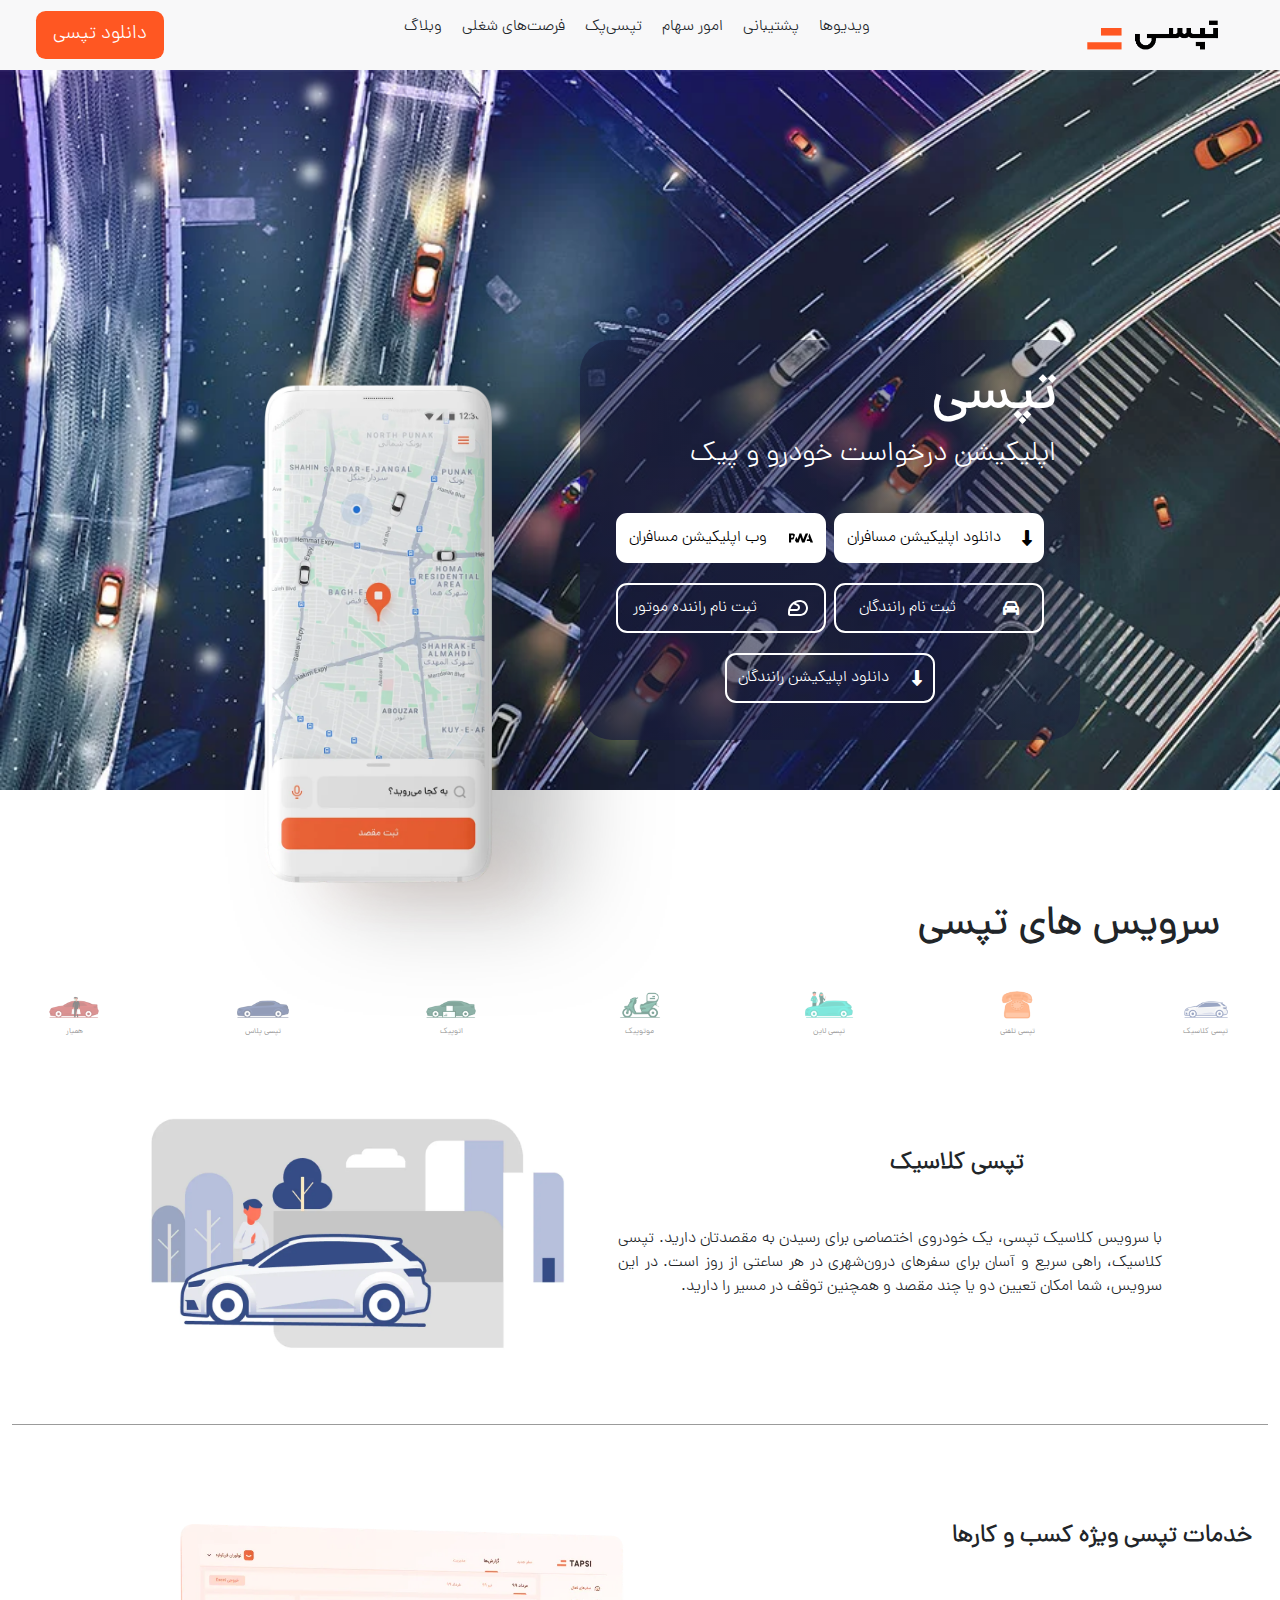
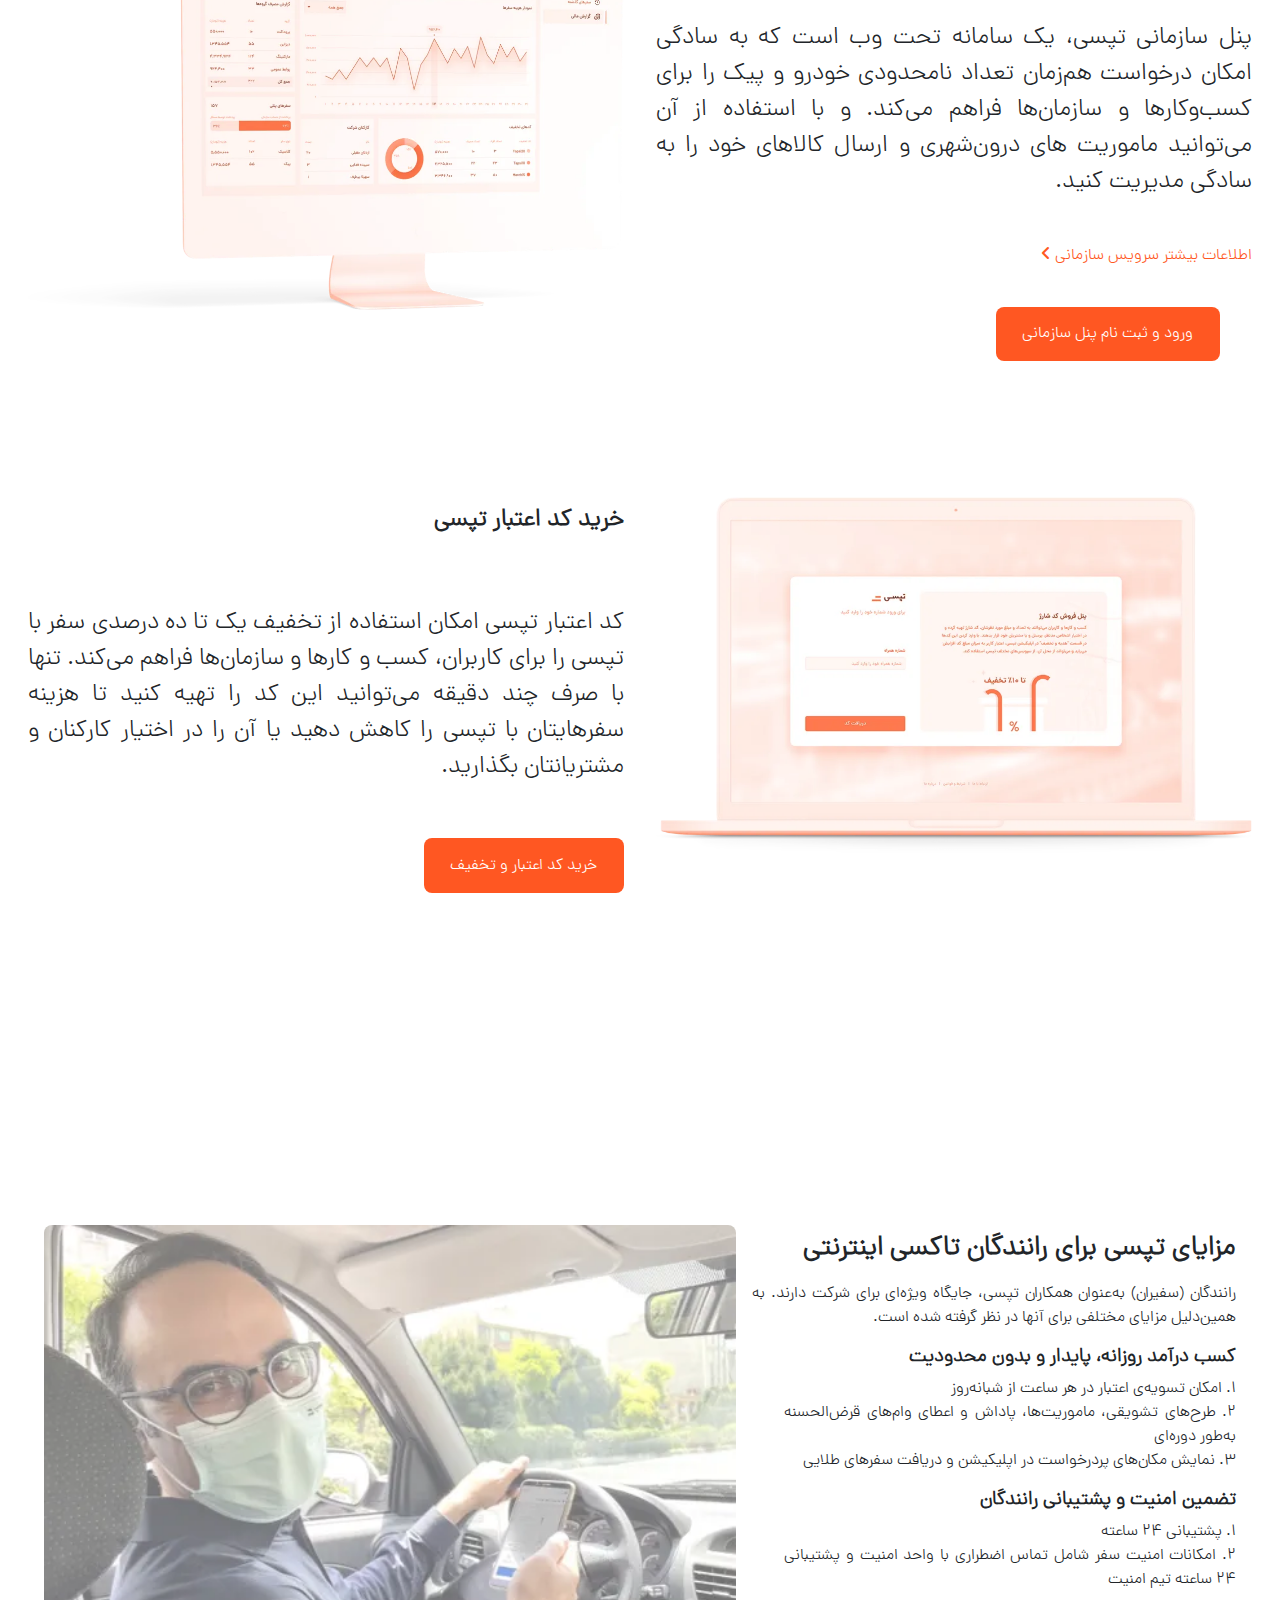
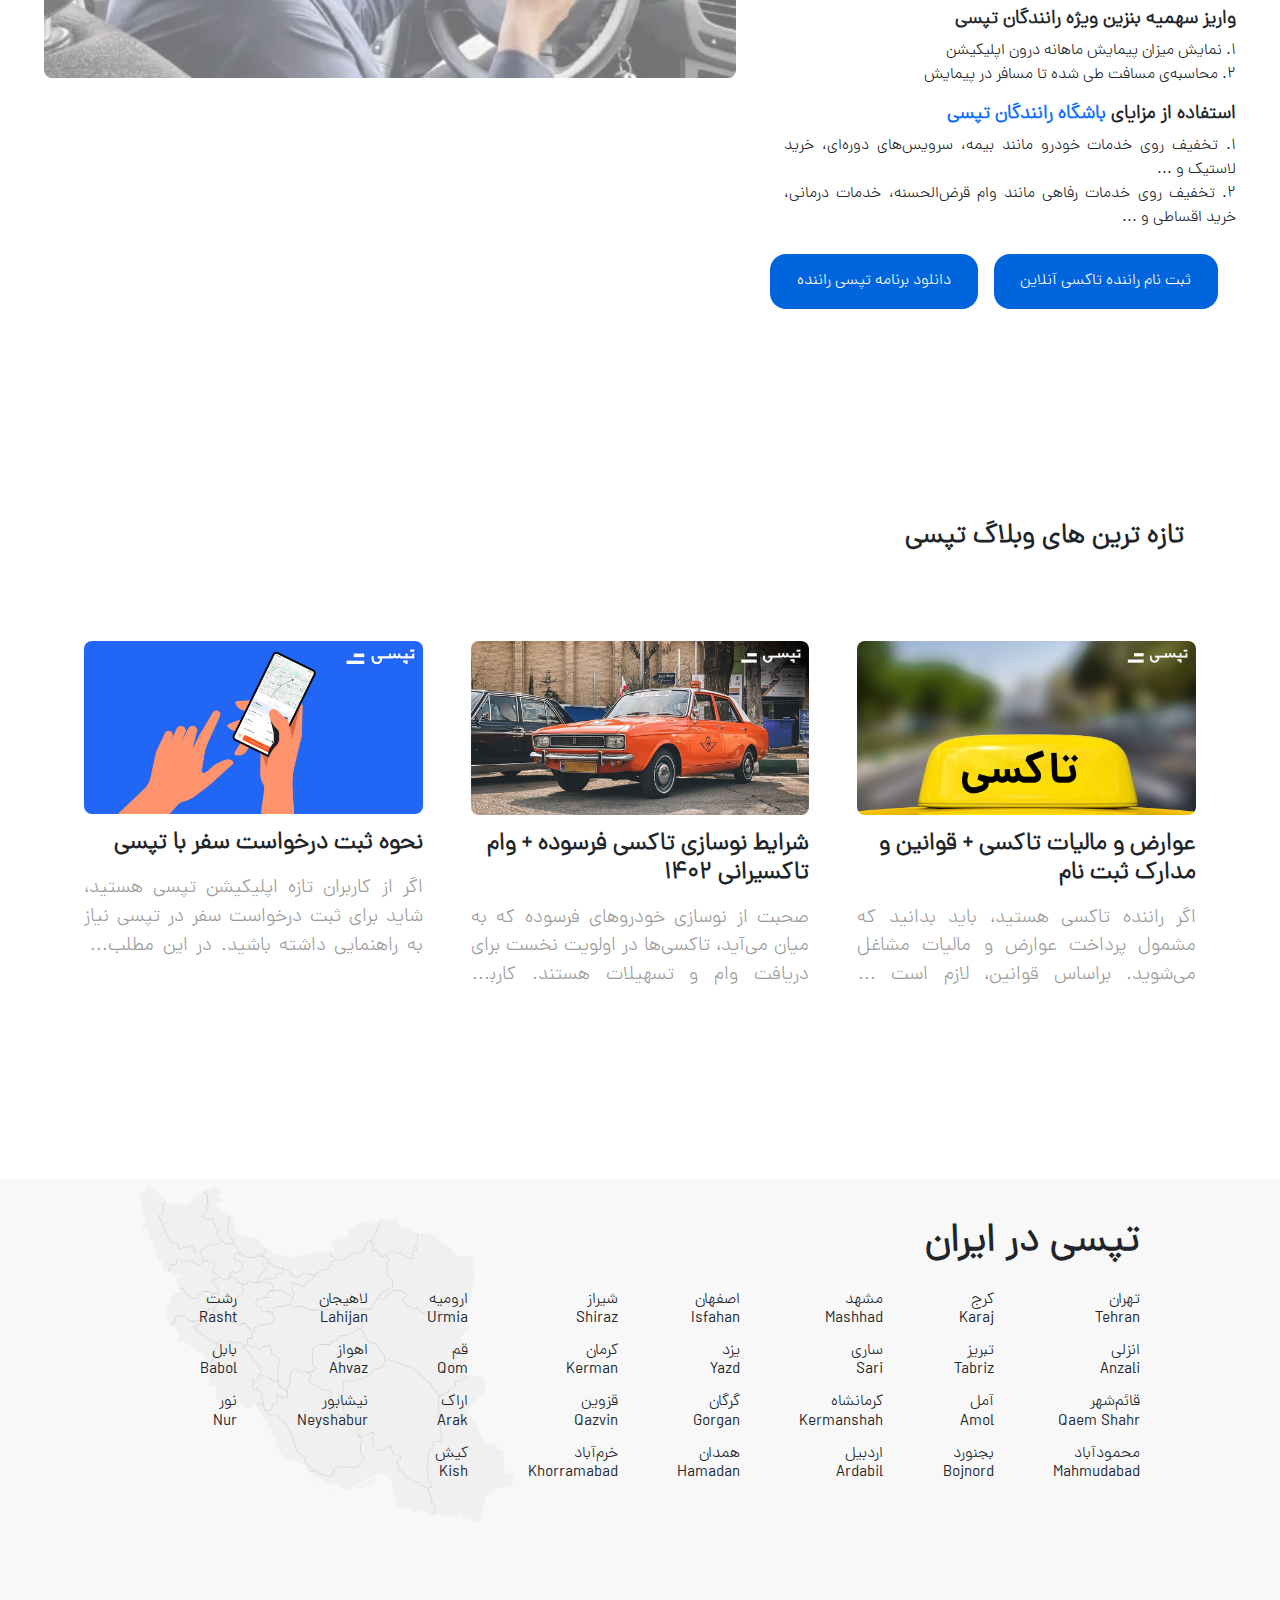
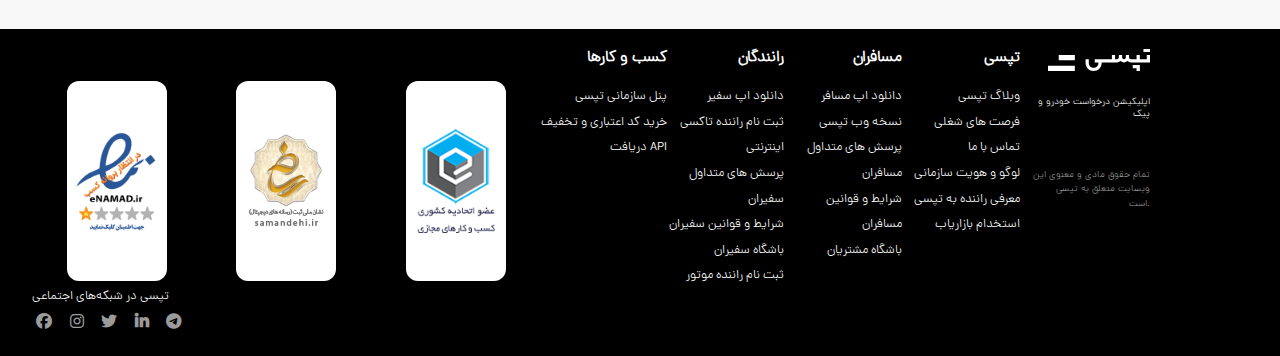
==== commit da918927: "hamburger menu bug fixed" ====
--- a/index.html
+++ b/index.html
@@ -25,58 +25,51 @@
     <!-- Start Header -->
     <header class="header sticky-top">
         <div class="container-fluid">
-            <div class="nav-menu d-flex justify-content-around bg-light align-items-center">
+            <nav class="navbar d-flex justify-content-between align-items-center">
                 <button type="button" class="down-app d-md-none d-sm-none d-xs-none d-lg-block">
                     دانلود تپسی
                 </button>
-                <nav class="navbar navbar-expand-lg bg-body-tertiary ">
-                    <div class="container-fluid">
-                        <button class="navbar-toggler" type="button" data-bs-toggle="collapse"
-                            data-bs-target="#navbarTogglerDemo03" aria-controls="navbarTogglerDemo03"
-                            aria-expanded="false" aria-label="Toggle navigation">
-                            <span class="navbar-toggler-icon"></span>
-                        </button>
-
-                        <div class="collapse navbar-collapse" id="navbarTogglerDemo03">
-                            <ul class="navbar-nav me-auto mb-2 mb-lg-0">
-                                <li class="nav-item">
-                                    <a class="nav-link " aria-current="page" href="#blog">
-                                        وبلاگ
-                                    </a>
-                                </li>
-                                <li class="nav-item">
-                                    <a class="nav-link" href="#">
-                                        فرصت های شغلی
-                                    </a>
-                                </li>
-                                <li class="nav-item">
-                                    <a class="nav-link ">
-                                        تپسی پک
-                                    </a>
-                                </li>
-                                <li class="nav-item">
-                                    <a class="nav-link ">
-                                        امور سهام
-                                    </a>
-                                </li>
-                                <li class="nav-item">
-                                    <a class="nav-link ">
-                                        پشتیبانی
-                                    </a>
-                                </li>
-                                <li class="nav-item">
-                                    <a class="nav-link ">
-                                        ویدیوها
-                                    </a>
-                                </li>
-                            </ul>
-                        </div>
-                    </div>
-                </nav>
+                <div class="hamburger">
+                    <span class="bar"></span>
+                    <span class="bar"></span>
+                    <span class="bar"></span>
+                </div>
+                <ul class="nav-menu">
+                    <li class="nav-item">
+                        <a href="#" class="nav-link">
+                            وبلاگ
+                        </a>
+                    </li>
+                    <li class="nav-item">
+                        <a href="#" class="nav-link">
+                            فرصت‌های شغلی
+                        </a>
+                    </li>
+                    <li class="nav-item">
+                        <a href="#" class="nav-link">
+                            تپسی‌پک
+                        </a>
+                    </li>
+                    <li class="nav-item">
+                        <a href="#" class="nav-link">
+                            امور سهام
+                        </a>
+                    </li>
+                    <li class="nav-item">
+                        <a href="#" class="nav-link">
+                            پشتیبانی
+                        </a>
+                    </li>
+                    <li class="nav-item">
+                        <a href="#" class="nav-link">
+                            ویدیوها
+                        </a>
+                    </li>
+                </ul>
                 <a class="navbar-brand" href="./index.html">
                     <img src="./image/logo.png" alt="LOGO" class="logo">
                 </a>
-            </div>
+            </nav>
         </div>
     </header>
     <!-- End Header -->
@@ -988,6 +981,7 @@
     <!-- JavaScript Links -->
     <script src="./JS/bootstrap.min.js"></script>
     <script src="./JS/main.js"></script>
+    <script src="./JS/menu.js"></script>
 </body>
 
 </html>--- a/css/main.css
+++ b/css/main.css
@@ -32,35 +32,29 @@
     width: 100%;
   }
 }
-.header .nav-link {
-  cursor: pointer;
-  padding: 1rem;
-  margin-left: 1rem;
-}
-@media (max-width: 2560px) {
-  .header .nav-link {
-    font-size: 2.5rem;
-  }
-}
-@media (max-width: 1440px) {
-  .header .nav-link {
-    font-size: 1.7rem;
-  }
-}
-@media (max-width: 1024px) {
-  .header .nav-link {
-    font-size: 1.5rem;
-  }
-}
-@media (min-width: 767px) {
-  .header .nav-link {
-    font-size: 1.2rem;
-  }
-}
-@media (max-width: 575px) {
-  .header .nav-link {
-    font-size: 1rem;
-  }
+
+.checkbox:checked ~ .navbar-navigation .navbar-navigation-left {
+  left: 0;
+}
+
+.checkbox:checked ~ .navbar-navigation .navbar-navigation-right {
+  right: 0;
+}
+
+.checkbox:checked ~ .burger-menu .menu {
+  transform: rotateZ(90deg);
+}
+
+.checkbox:checked ~ .burger-menu .menu-line-1 {
+  transform: rotateZ(40deg);
+}
+
+.checkbox:checked ~ .burger-menu .menu-line-2 {
+  opacity: 1;
+}
+
+.checkbox:checked ~ .burger-menu .menu-line-3 {
+  transform: rotateZ(-40deg);
 }
 
 .hero {
@@ -1024,27 +1018,28 @@
 @media (max-width: 2560px) {
   .blog {
     padding: 60px;
-    margin-bottom: 15rem;
+    margin-bottom: 6rem;
   }
 }
 @media (max-width: 1440px) {
   .blog {
-    margin-bottom: 10rem;
+    margin-bottom: 4rem;
   }
 }
 @media (max-width: 1024px) {
   .blog {
-    margin-bottom: 8rem;
+    margin-bottom: 3rem;
   }
 }
 @media (max-width: 768px) {
   .blog {
-    margin-bottom: 8rem;
+    margin-bottom: 2rem;
   }
 }
 @media (max-width: 524px) {
   .blog {
     margin-bottom: 8rem;
+    padding: 1rem;
   }
 }
 .blog-title {
@@ -1052,7 +1047,7 @@
   font-size: 2rem;
   font-weight: 900;
   margin-bottom: 3rem;
-  margin-right: 60px;
+  margin-right: 20px;
 }
 @media (max-width: 2560px) {
   .blog-title {
@@ -1071,18 +1066,25 @@
 }
 @media (max-width: 768px) {
   .blog-title {
-    font-size: 1.2rem;
+    font-size: 1.3rem;
+    margin-bottom: 1rem;
   }
 }
 @media (max-width: 575px) {
   .blog-title {
     font-size: 1.5rem;
+    width: 100%;
     margin-bottom: 1rem;
     padding: 2rem;
   }
 }
 .blog .cards {
   width: 100%;
+}
+@media (max-width: 768px) {
+  .blog .cards {
+    margin-bottom: 2rem;
+  }
 }
 @media (max-width: 575px) {
   .blog .cards {
@@ -1094,6 +1096,24 @@
   height: 350px;
   width: 33.33333%;
   cursor: pointer;
+}
+@media (max-width: 2560px) {
+  .blog .cards .card {
+    width: 33.33333%;
+    height: auto;
+  }
+}
+@media (max-width: 1440px) {
+  .blog .cards .card {
+    width: 33.33333%;
+    height: auto;
+  }
+}
+@media (max-width: 1024px) {
+  .blog .cards .card {
+    width: 33.33333%;
+    height: auto;
+  }
 }
 @media (max-width: 768px) {
   .blog .cards .card {
@@ -1353,6 +1373,71 @@
   color: #9b9b9b;
 }
 
+.navbar {
+  min-height: 70px;
+  display: flex;
+  justify-content: space-between;
+  align-items: center;
+  padding: 0 24px;
+  position: relative;
+}
+.navbar .nav-menu {
+  display: flex;
+  justify-content: space-between;
+  align-items: center;
+  gap: 20px;
+}
+.navbar .nav-link {
+  transition: 0.7s ease;
+}
+.navbar .nav-link:hover {
+  color: #ff5722;
+}
+.navbar .hamburger {
+  display: none;
+  cursor: pointer;
+}
+.navbar .bar {
+  display: block;
+  width: 25px;
+  height: 3px;
+  margin: 5px auto;
+  -webkit-transition: all 0.3s ease-in-out;
+  transition: all 0.3s ease-in-out;
+  background-color: #000;
+}
+@media (max-width: 768px) {
+  .navbar .hamburger {
+    display: block;
+  }
+  .navbar .hamburger.active .bar:nth-child(2) {
+    opacity: 0;
+  }
+  .navbar .hamburger.active .bar:nth-child(1) {
+    transform: translateY(8px) rotate(45deg);
+  }
+  .navbar .hamburger.active .bar:nth-child(3) {
+    transform: translateY(-8px) rotate(-45deg);
+  }
+  .navbar .nav-menu {
+    position: fixed;
+    left: -100%;
+    top: 70px;
+    gap: 0;
+    flex-direction: column;
+    background-color: #ffffff;
+    width: 100%;
+    text-align: right;
+    transition: 0.3s;
+  }
+  .navbar .nav-item {
+    margin: 16px 0;
+  }
+  .navbar .nav-menu.active {
+    left: 0;
+  }
+}
+
 .down-app {
   background-color: #ff5722;
   color: #ffffff;
@@ -1420,14 +1505,6 @@
   }
 }
 
-.nav-link {
-  font-size: 1rem;
-}
-
-.main-nav-img {
-  width: 60px;
-}
-
 .btn {
   background-color: #ff5722;
   color: #ffffff;
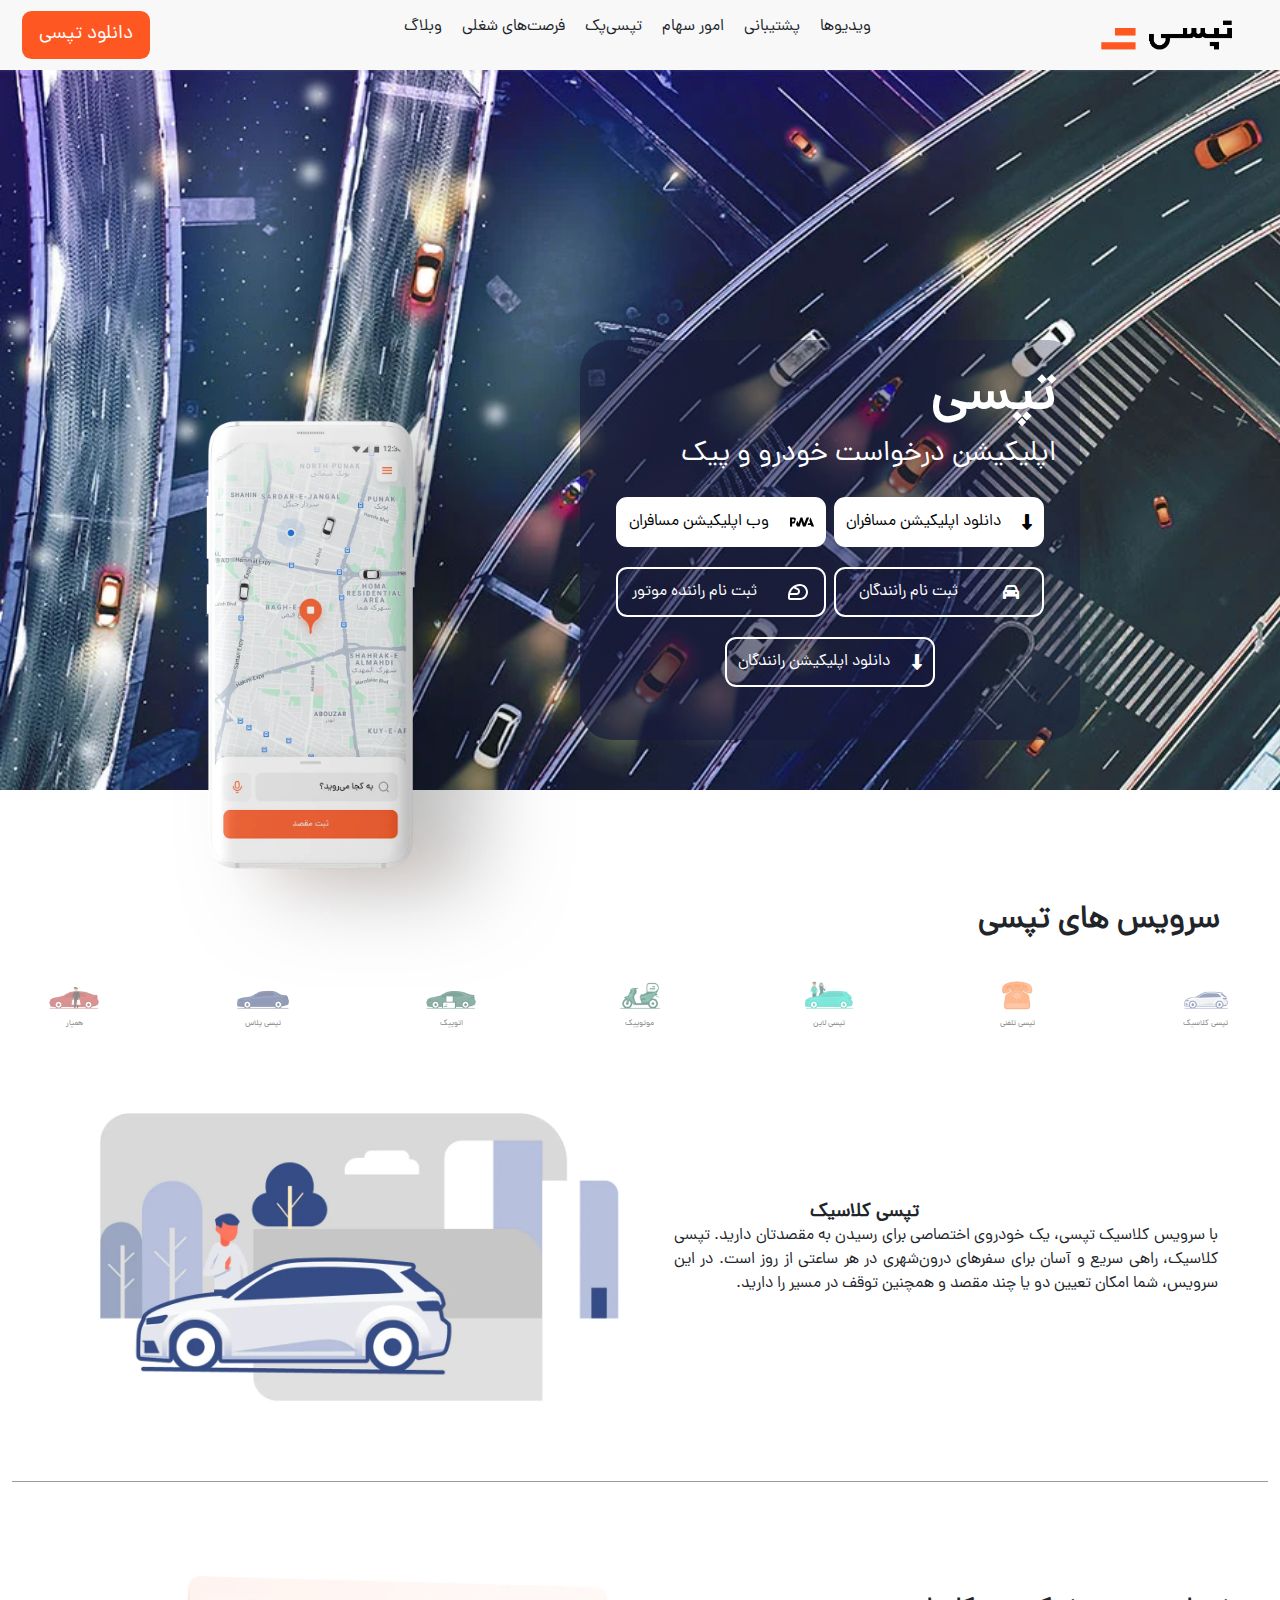
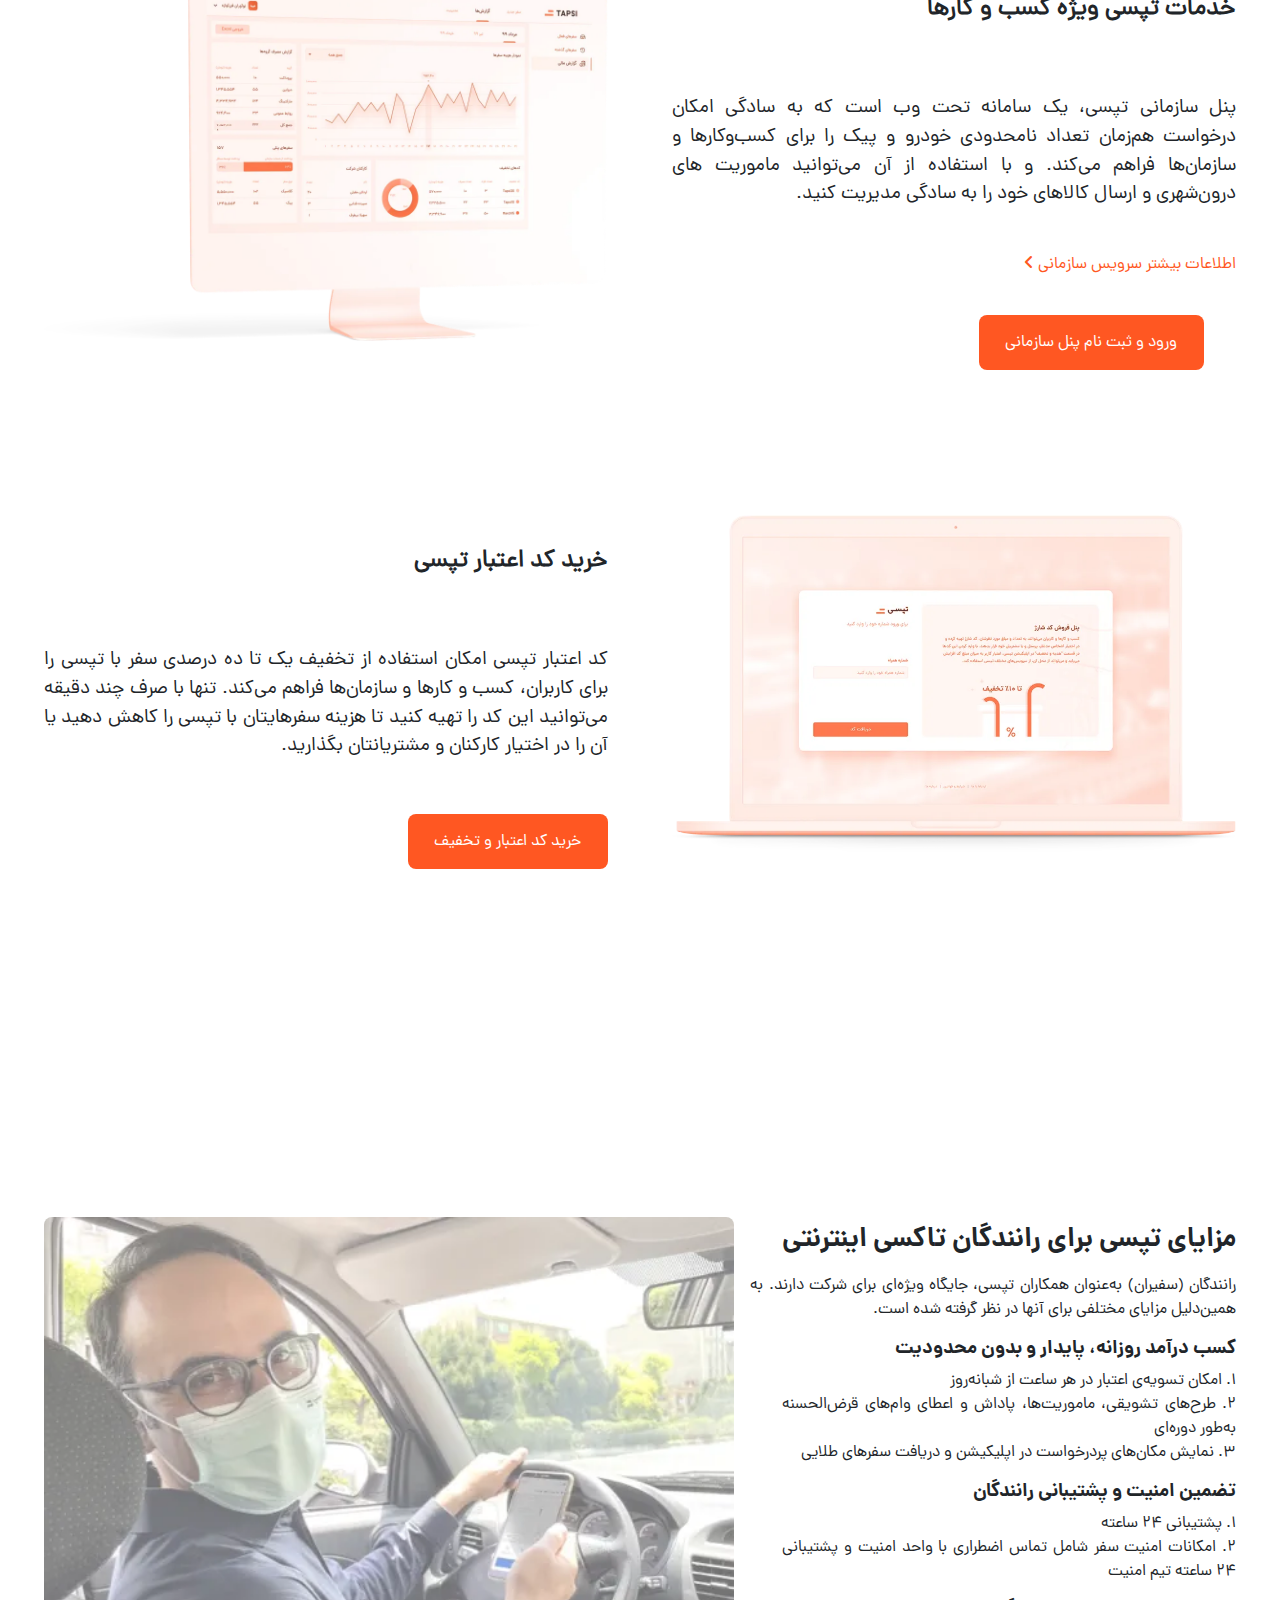
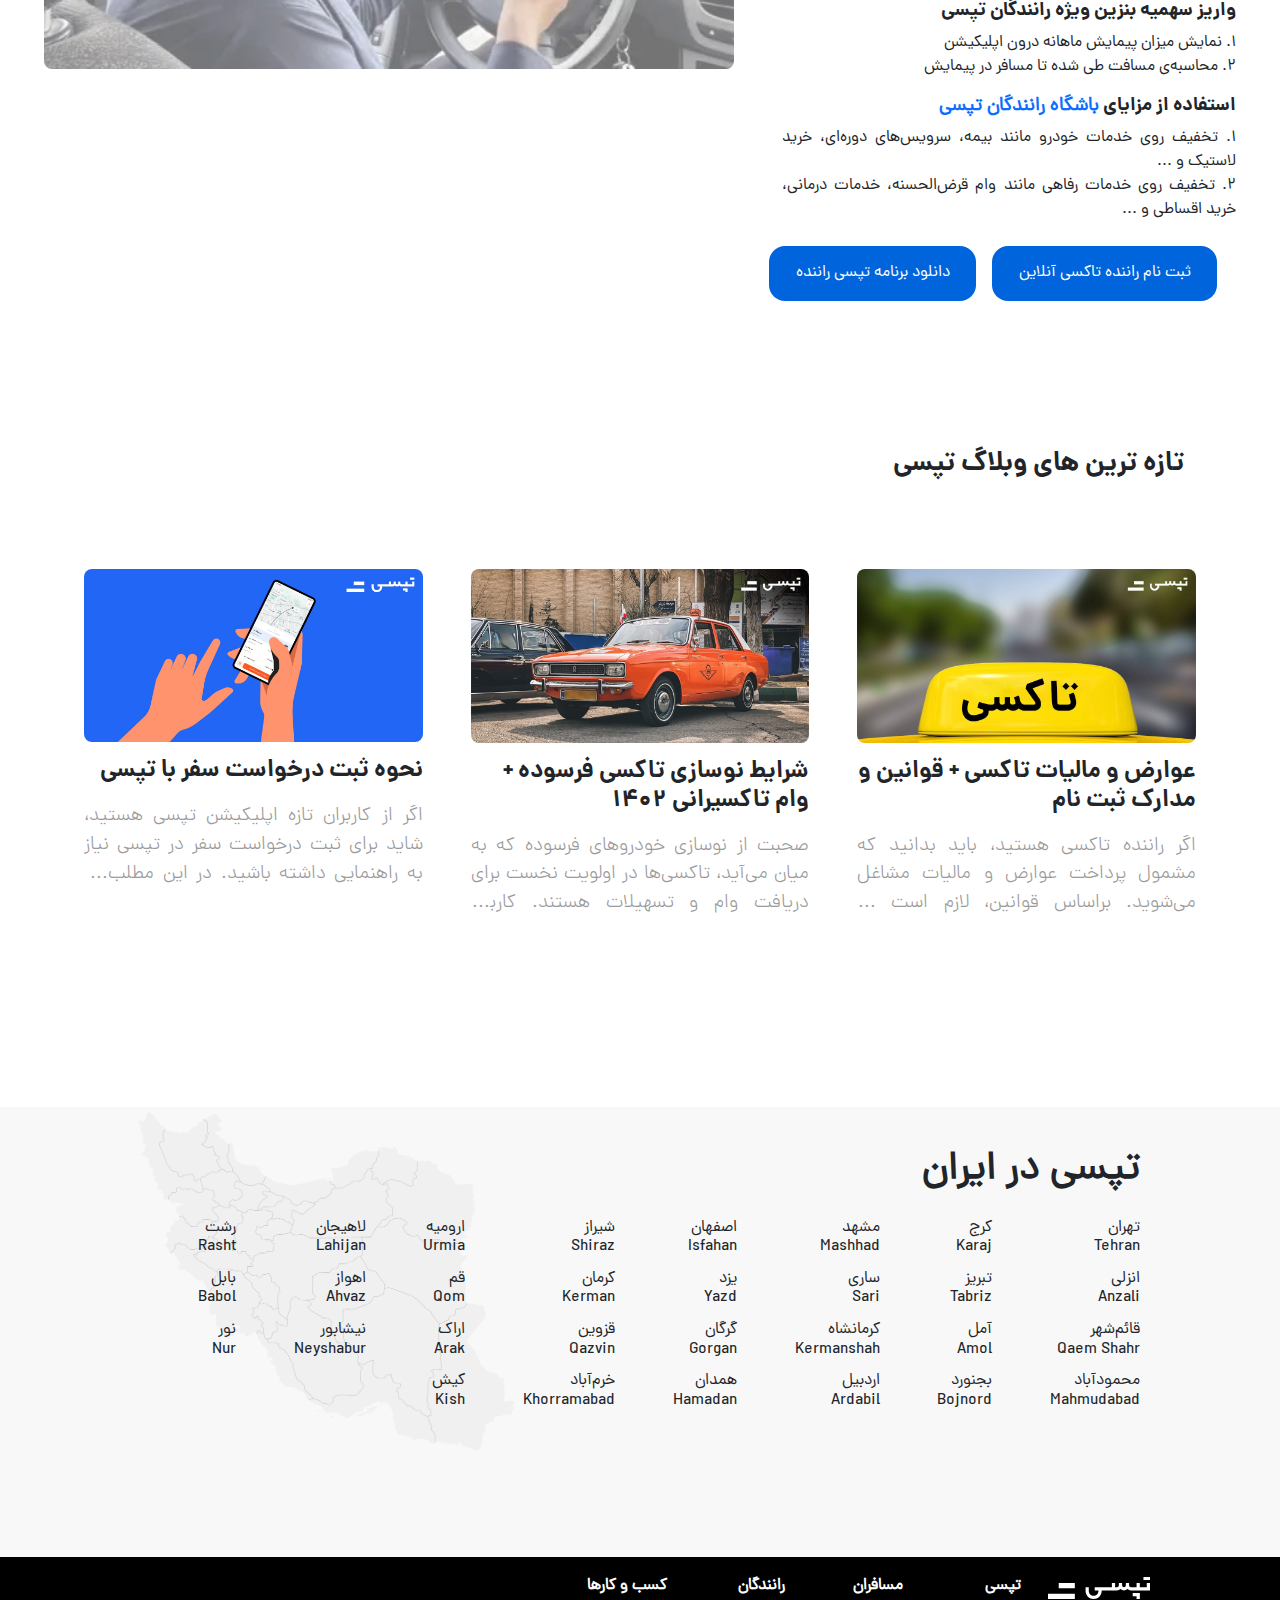
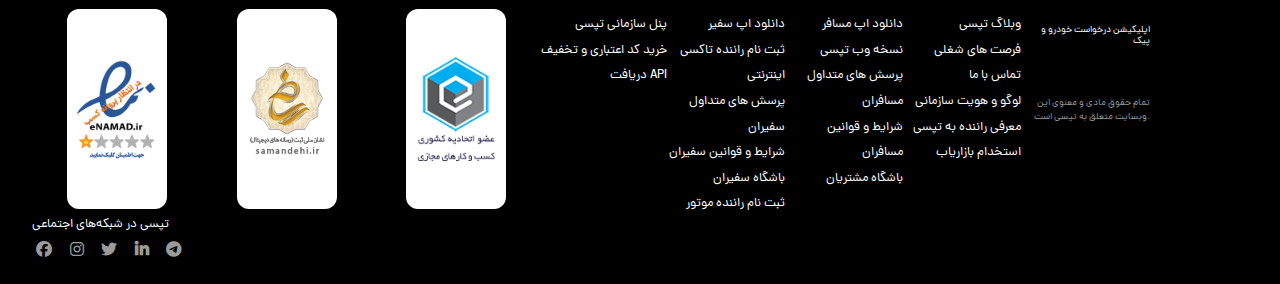
==== commit 93fcaea3: "hero section fixed and font's changes" ====
--- a/index.html
+++ b/index.html
@@ -88,7 +88,7 @@
                     <h3>
                         اپلیکیشن درخواست خودرو و پیک
                     </h3>
-                    <div class="hero-item-app d-flex flex-wrap align-items-center justify-content-center mt-3 mob-sc">
+                    <div class="hero-item-app d-flex flex-wrap align-items-center justify-content-center mob-sc">
                         <div class="pwa-app app-box d-flex justify-content-sm-around">
                             وب اپلیکیشن مسافران
                             <img src="./image/ic-pwa.svg" alt="PWA">
--- a/css/main.css
+++ b/css/main.css
@@ -1,6 +1,18 @@
 @font-face {
-  font-family: "dana";
-  src: url(../fonts/dana-fanum-light.woff2), url(../fonts/dana-fanum-regular.woff2), url(../fonts/dana-fanum-medium.woff2), url(../fonts/dana-fanum-bold.woff2);
+  font-family: danaLight;
+  src: url(../fonts/dana-fanum-light.woff2);
+}
+@font-face {
+  font-family: danaRegular;
+  src: url(../fonts/dana-fanum-regular.woff2);
+}
+@font-face {
+  font-family: danaMedium;
+  src: url(../fonts/dana-fanum-medium.woff2);
+}
+@font-face {
+  font-family: danaBold;
+  src: url(../fonts/dana-fanum-bold.woff2);
 }
 @font-face {
   font-family: "IranYekan";
@@ -11,7 +23,7 @@
   padding: 0;
   text-decoration: none;
   list-style: none;
-  font-family: "dana", Tahoma, "Roboto";
+  font-family: danaRegular, Tahoma, "Roboto";
   font-weight: 400;
   font-size: 16px;
   box-sizing: border-box;
@@ -31,30 +43,6 @@
   .header .container {
     width: 100%;
   }
-}
-
-.checkbox:checked ~ .navbar-navigation .navbar-navigation-left {
-  left: 0;
-}
-
-.checkbox:checked ~ .navbar-navigation .navbar-navigation-right {
-  right: 0;
-}
-
-.checkbox:checked ~ .burger-menu .menu {
-  transform: rotateZ(90deg);
-}
-
-.checkbox:checked ~ .burger-menu .menu-line-1 {
-  transform: rotateZ(40deg);
-}
-
-.checkbox:checked ~ .burger-menu .menu-line-2 {
-  opacity: 1;
-}
-
-.checkbox:checked ~ .burger-menu .menu-line-3 {
-  transform: rotateZ(-40deg);
 }
 
 .hero {
@@ -76,23 +64,29 @@
 .hero-item-left img {
   width: 500px;
   position: absolute;
-  bottom: -250px;
+  bottom: -220px;
+}
+@media (max-width: 2560px) {
+  .hero-item-left img {
+    width: 450px;
+    left: 200px;
+  }
+}
+@media (max-width: 1440px) {
+  .hero-item-left img {
+    width: 450px;
+    left: 150px;
+  }
+}
+@media (max-width: 1024px) {
+  .hero-item-left img {
+    width: 250px;
+    left: 150px;
+  }
 }
 @media (max-width: 575px) {
   .hero-item-left img {
     display: none;
-  }
-}
-@media (max-width: 2560px) {
-  .hero-item-left img {
-    width: 550px;
-    left: 400px;
-  }
-}
-@media (max-width: 1440px) {
-  .hero-item-left img {
-    width: 500px;
-    left: 200px;
   }
 }
 .hero-item-right {
@@ -112,8 +106,10 @@
     top: 50%;
     left: 50%;
     transform: translate(-50%, -50%);
-    width: 300px;
-    height: 100%;
+    width: 290px;
+    height: 90%;
+    align-items: center;
+    justify-content: center;
   }
 }
 .hero-item-right h1 {
@@ -130,7 +126,13 @@
     font-size: 1rem;
   }
 }
-.hero-item-right .app-box {
+@media (max-width: 575px) {
+  .hero-item-right .hero-item-app {
+    width: 100%;
+    height: 100%;
+  }
+}
+.hero-item-right .hero-item-app .app-box {
   display: flex;
   justify-content: center;
   align-items: center;
@@ -142,15 +144,21 @@
   margin: 4px;
   margin-top: 1rem;
 }
-.hero-item-right .down-app-passenger {
+@media (max-width: 575px) {
+  .hero-item-right .hero-item-app .app-box {
+    width: 100%;
+    margin: auto;
+  }
+}
+.hero-item-right .hero-item-app .down-app-passenger {
   background-color: #ffffff;
   color: #000;
 }
-.hero-item-right .pwa-app {
+.hero-item-right .hero-item-app .pwa-app {
   background-color: #ffffff;
   color: #000;
 }
-.hero-item-right .pwa-app i {
+.hero-item-right .hero-item-app .pwa-app i {
   color: #000;
 }
 
@@ -175,6 +183,37 @@
     width: auto;
   }
 }
+.main-title {
+  font-weight: 600;
+  text-align: right;
+  margin-right: 2rem;
+  margin-bottom: 2rem;
+}
+@media (max-width: 2560px) {
+  .main-title {
+    font-size: 2.5rem;
+  }
+}
+@media (max-width: 1440px) {
+  .main-title {
+    font-size: 2rem;
+  }
+}
+@media (max-width: 1024px) {
+  .main-title {
+    font-size: 1.8rem;
+  }
+}
+@media (max-width: 768px) {
+  .main-title {
+    font-size: 1.6rem;
+  }
+}
+@media (max-width: 575px) {
+  .main-title {
+    font-size: 1.2rem;
+  }
+}
 .main-service {
   border-bottom: 1px solid #9b9b9b;
   margin-bottom: 1rem;
@@ -192,7 +231,7 @@
 }
 @media (max-width: 767px) {
   .main-service .nav {
-    overflow: scroll;
+    overflow-x: scroll;
   }
 }
 @media (max-width: 575px) {
@@ -231,7 +270,7 @@
 }
 @media (max-width: 575px) {
   .main-service .nav-item h6 {
-    font-size: 0.5rem;
+    font-size: 0.8rem;
   }
 }
 .main-service .nav-item:hover {
@@ -255,14 +294,14 @@
     width: 50px;
   }
 }
-@media (max-width: 766px) {
+@media (max-width: 768px) {
   .main-service .nav-item img {
     width: 50px;
   }
 }
 @media (max-width: 575px) {
   .main-service .nav-item img {
-    width: 50px;
+    width: 80px;
   }
 }
 .main-service .nav-item-link {
@@ -272,37 +311,6 @@
 .main-service .nav .active {
   background-color: transparent;
   color: #000;
-}
-.main-title {
-  font-weight: 600;
-  text-align: right;
-  margin-right: 2rem;
-  margin-bottom: 2rem;
-}
-@media (max-width: 2560px) {
-  .main-title {
-    font-size: 3.5rem;
-  }
-}
-@media (max-width: 1440px) {
-  .main-title {
-    font-size: 2.5rem;
-  }
-}
-@media (max-width: 1024px) {
-  .main-title {
-    font-size: 1.8rem;
-  }
-}
-@media (max-width: 768px) {
-  .main-title {
-    font-size: 1.6rem;
-  }
-}
-@media (max-width: 575px) {
-  .main-title {
-    font-size: 1.2rem;
-  }
 }
 .main .t-service-img {
   width: 80px;
@@ -340,33 +348,39 @@
   display: flex;
   justify-content: center;
   align-items: center;
+  width: 50%;
 }
 @media (max-width: 575px) {
   .service-body-img {
     display: none;
   }
 }
-@media (min-width: 1024px) {
+@media (max-width: 768px) {
   .service-body-img {
-    width: 500px;
-  }
-}
-@media (max-width: 768px) {
-  .service-body-img {
-    width: 600px;
+    width: auto;
   }
 }
 .service-body-img img {
   width: 600px;
 }
+@media (max-width: 2560px) {
+  .service-body-img img {
+    width: auto;
+  }
+}
+@media (max-width: 1024px) {
+  .service-body-img img {
+    width: auto;
+  }
+}
+@media (max-width: 768px) {
+  .service-body-img img {
+    width: auto;
+  }
+}
 @media (max-width: 575px) {
   .service-body-img img {
     display: none;
-  }
-}
-@media (max-width: 2560px) {
-  .service-body-img img {
-    width: auto;
   }
 }
 .service-body-description {
@@ -411,12 +425,16 @@
 @media (min-width: 768px) {
   .service-body-description h1 {
     width: 50%;
-    font-size: 1.5rem;
+    font-size: 1.2rem;
+    margin: auto;
   }
 }
 @media (max-width: 575px) {
   .service-body-description h1 {
-    font-size: 2rem;
+    font-family: danaBold, Tahoma, "Roboto" !important;
+    font-size: 1rem;
+    margin-bottom: 1rem;
+    margin-right: 1rem;
   }
 }
 .service-body-description p {
@@ -523,11 +541,13 @@
 @media (max-width: 2560px) {
   .services .left {
     width: 50%;
+    padding: 4rem;
   }
 }
 @media (max-width: 1440px) {
   .services .left {
     width: 50%;
+    padding: 2rem;
   }
 }
 @media (max-width: 1024px) {
@@ -554,11 +574,13 @@
 @media (max-width: 2560px) {
   .services .right {
     width: 50%;
+    padding: 4rem;
   }
 }
 @media (max-width: 1440px) {
   .services .right {
     width: 50%;
+    padding: 2rem;
   }
 }
 @media (max-width: 1024px) {
@@ -586,7 +608,7 @@
   .services .right h1 {
     padding-top: 50px;
     margin-bottom: 20px;
-    font-size: 3rem;
+    font-size: 1.7rem;
   }
 }
 @media (max-width: 1440px) {
@@ -596,12 +618,12 @@
 }
 @media (max-width: 1024px) {
   .services .right h1 {
-    font-size: 1.5rem;
+    font-size: 1.2rem;
   }
 }
 @media (max-width: 768px) {
   .services .right h1 {
-    font-size: 1.5rem;
+    font-size: 1rem;
   }
 }
 @media (max-width: 575px) {
@@ -618,27 +640,27 @@
   .services .right p {
     padding-top: 50px;
     margin-bottom: 20px;
-    font-size: 2rem;
-  }
-}
-@media (max-width: 1440px) {
-  .services .right p {
     font-size: 1.5rem;
   }
 }
-@media (max-width: 1024px) {
+@media (max-width: 1440px) {
   .services .right p {
     font-size: 1.2rem;
   }
 }
-@media (max-width: 768px) {
+@media (max-width: 1024px) {
   .services .right p {
     font-size: 1rem;
   }
 }
-@media (max-width: 575px) {
+@media (max-width: 768px) {
   .services .right p {
     font-size: 0.8rem;
+  }
+}
+@media (max-width: 575px) {
+  .services .right p {
+    font-size: 0.6rem;
   }
 }
 .services .right .more-info {
@@ -661,7 +683,7 @@
 @media (max-width: 768px) {
   .parallax .content-wrapper {
     flex-direction: column;
-    height: 40vh;
+    height: 60vh;
   }
 }
 .parallax .content-wrapper .content-wrapper-col {
@@ -797,6 +819,7 @@
   font-size: 2rem;
   font-weight: 700;
   margin-bottom: 1rem;
+  font-family: danaBold, Tahoma, "Roboto";
 }
 @media (max-width: 2560px) {
   .drivers-title {
@@ -859,6 +882,7 @@
 .drivers .sub-title {
   font-weight: 600;
   font-size: 1.2rem;
+  font-family: danaBold, Tahoma, "Roboto";
 }
 @media (max-width: 2560px) {
   .drivers .sub-title {
@@ -1013,7 +1037,7 @@
 }
 
 .blog {
-  margin: 6rem 0;
+  margin: 2rem 0;
 }
 @media (max-width: 2560px) {
   .blog {
@@ -1038,7 +1062,7 @@
 }
 @media (max-width: 524px) {
   .blog {
-    margin-bottom: 8rem;
+    margin-bottom: 1rem;
     padding: 1rem;
   }
 }
@@ -1048,6 +1072,7 @@
   font-weight: 900;
   margin-bottom: 3rem;
   margin-right: 20px;
+  font-family: danaBold, Tahoma, "Roboto";
 }
 @media (max-width: 2560px) {
   .blog-title {
@@ -1074,7 +1099,6 @@
   .blog-title {
     font-size: 1.5rem;
     width: 100%;
-    margin-bottom: 1rem;
     padding: 2rem;
   }
 }
@@ -1131,6 +1155,7 @@
 .blog .cards .card-title {
   font-weight: 600;
   margin-bottom: 1rem;
+  font-family: danaBold, Tahoma, "Roboto";
 }
 @media (max-width: 2560px) {
   .blog .cards .card-title {
@@ -1164,6 +1189,7 @@
   display: -webkit-box;
   overflow: hidden;
   text-align: justify;
+  font-family: danaLight, Tahoma, "Roboto";
 }
 @media (max-width: 2560px) {
   .blog .cards .card-text {
@@ -1321,7 +1347,9 @@
 @media (max-width: 766px) {
   .footer-content .footer-col h6 {
     font-size: 1.5rem;
+    font-family: danaBold, Tahoma, "Roboto";
     line-height: 2;
+    margin-top: 1.5rem;
   }
 }
 .footer-content .footer-col a {
@@ -1378,7 +1406,7 @@
   display: flex;
   justify-content: space-between;
   align-items: center;
-  padding: 0 24px;
+  padding: 0 10px;
   position: relative;
 }
 .navbar .nav-menu {
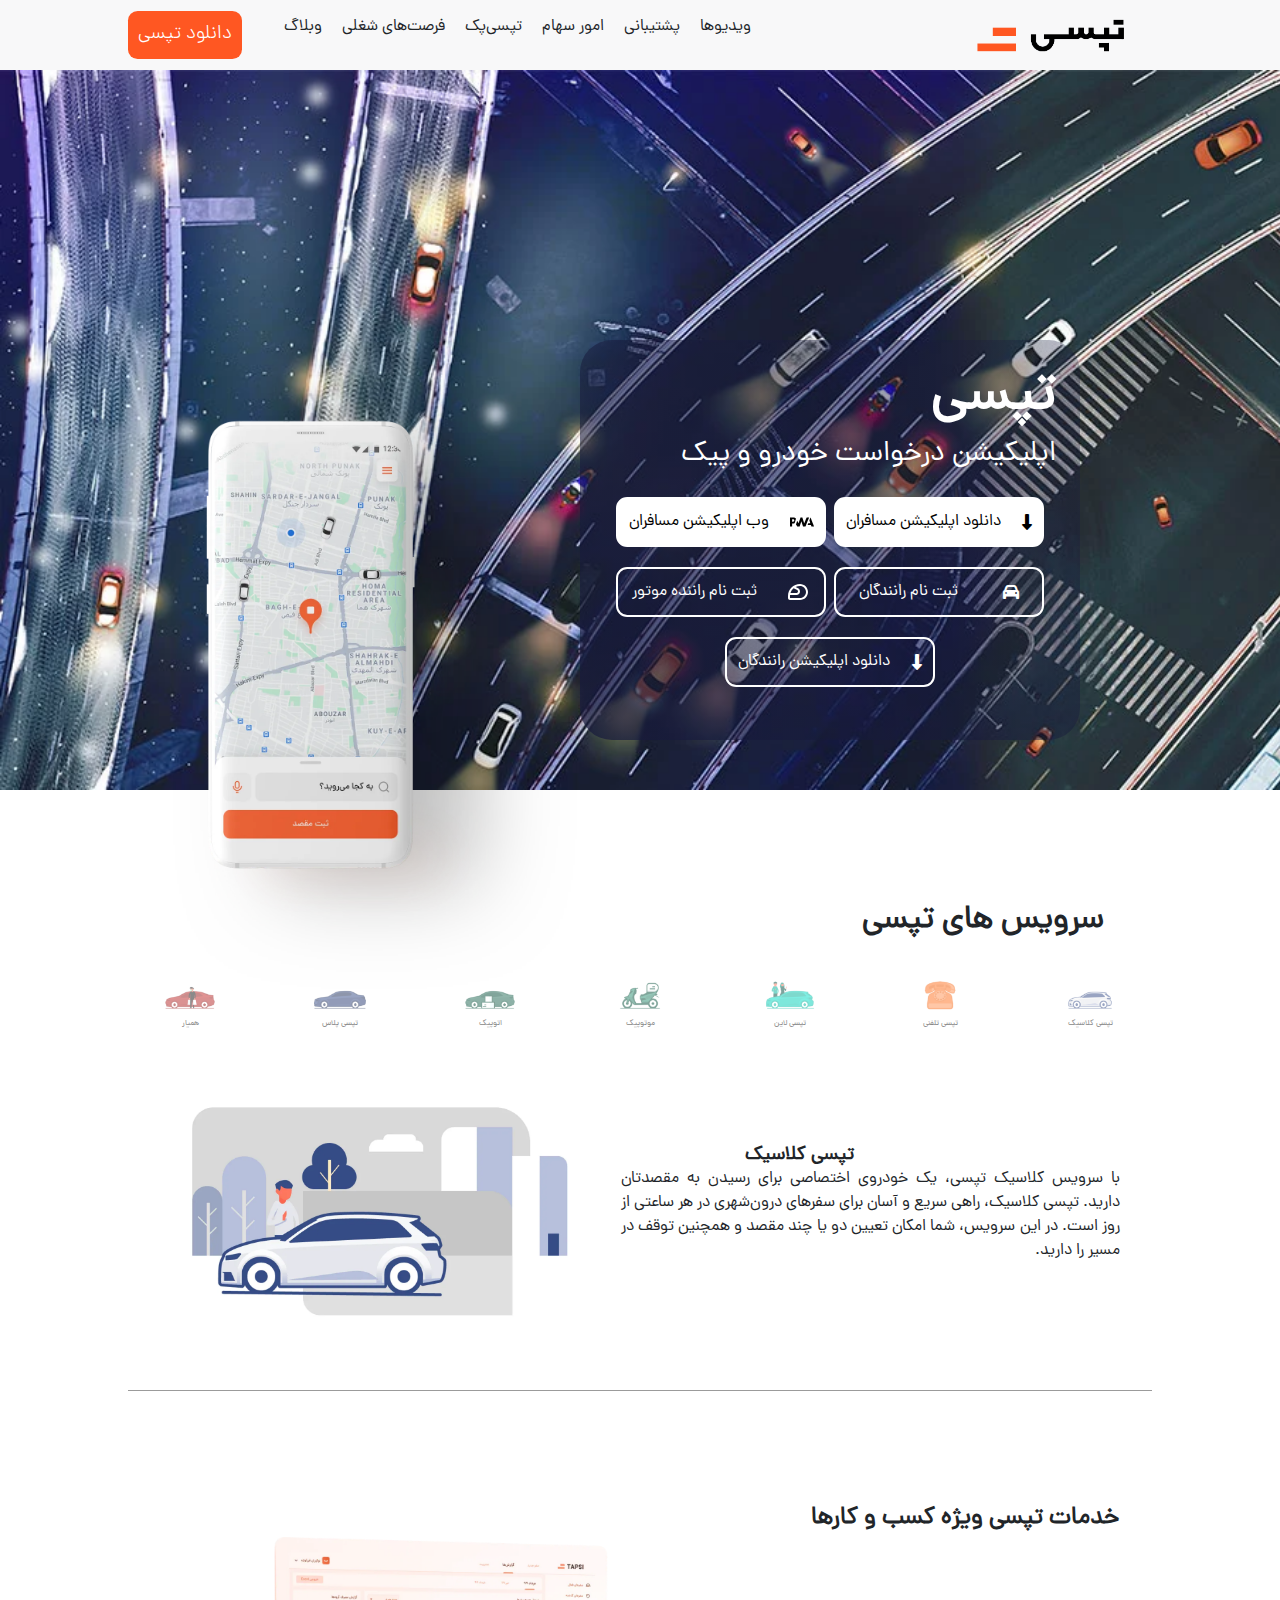
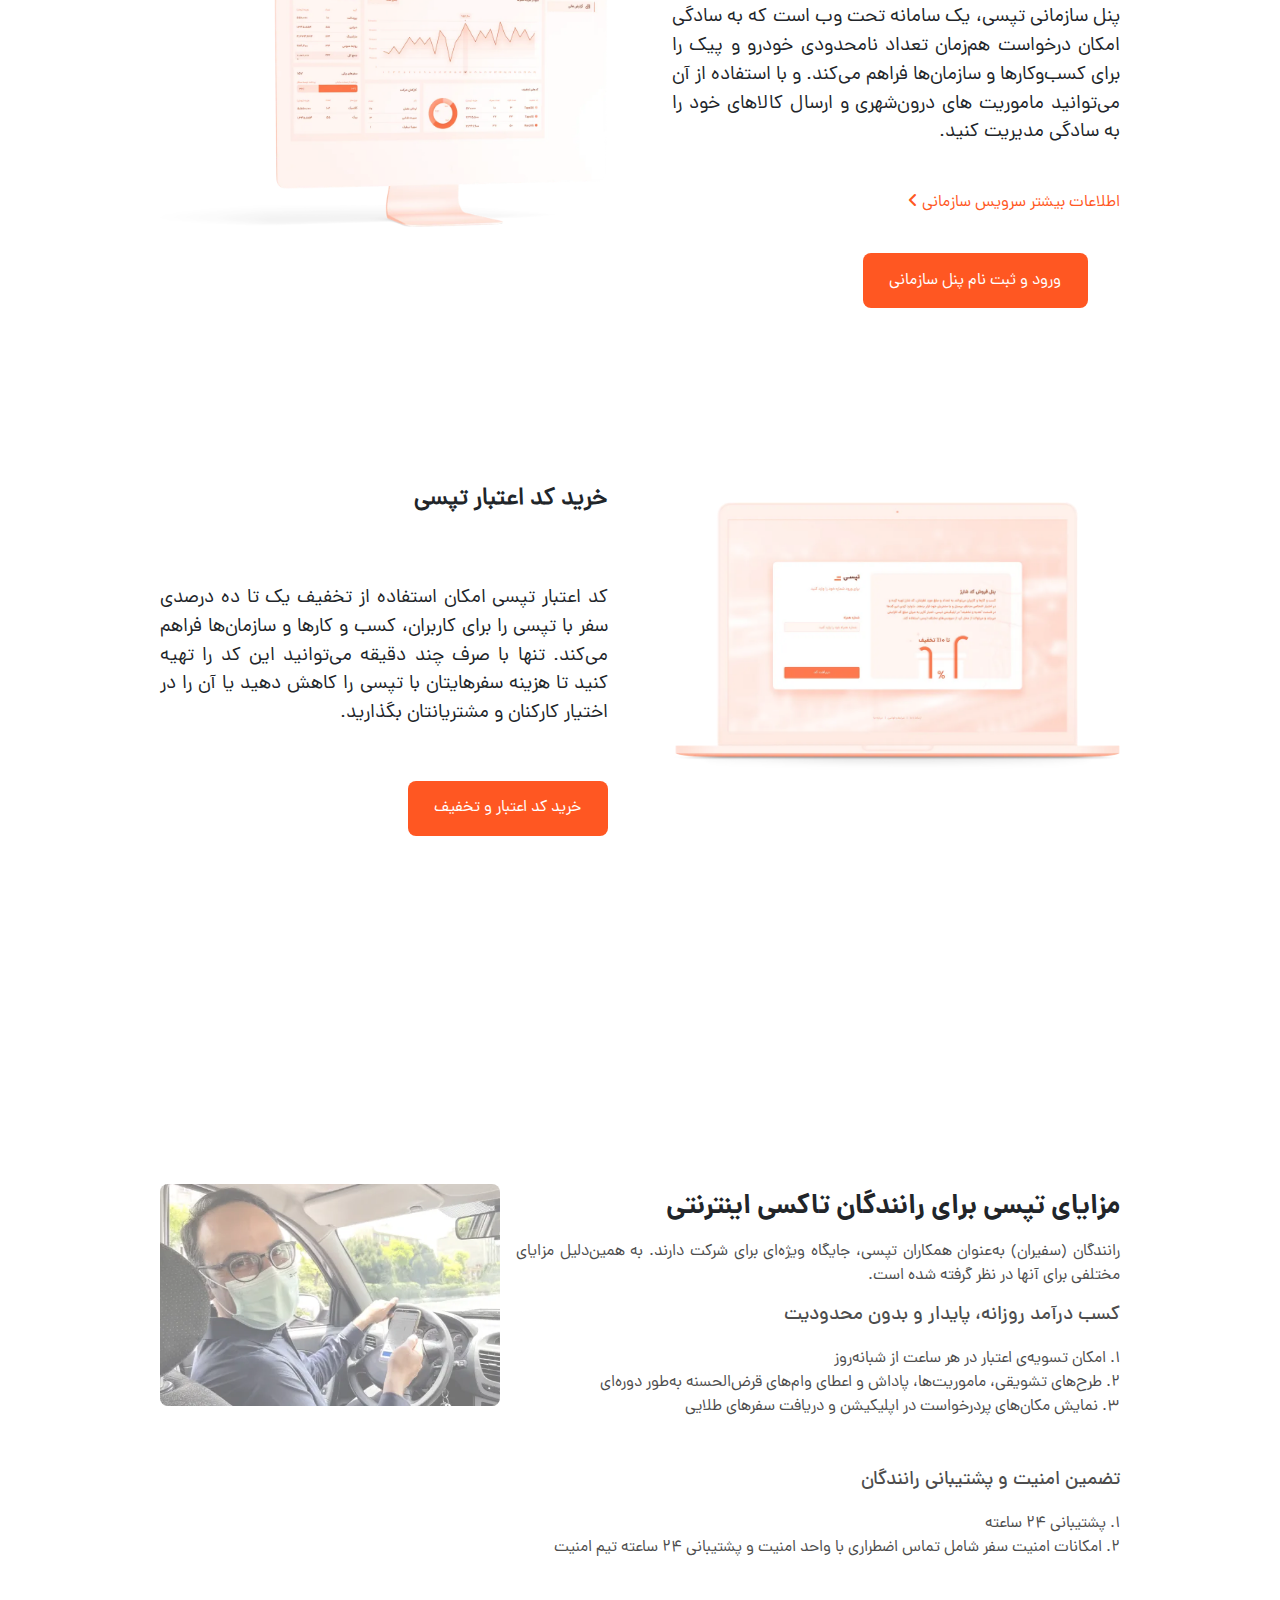
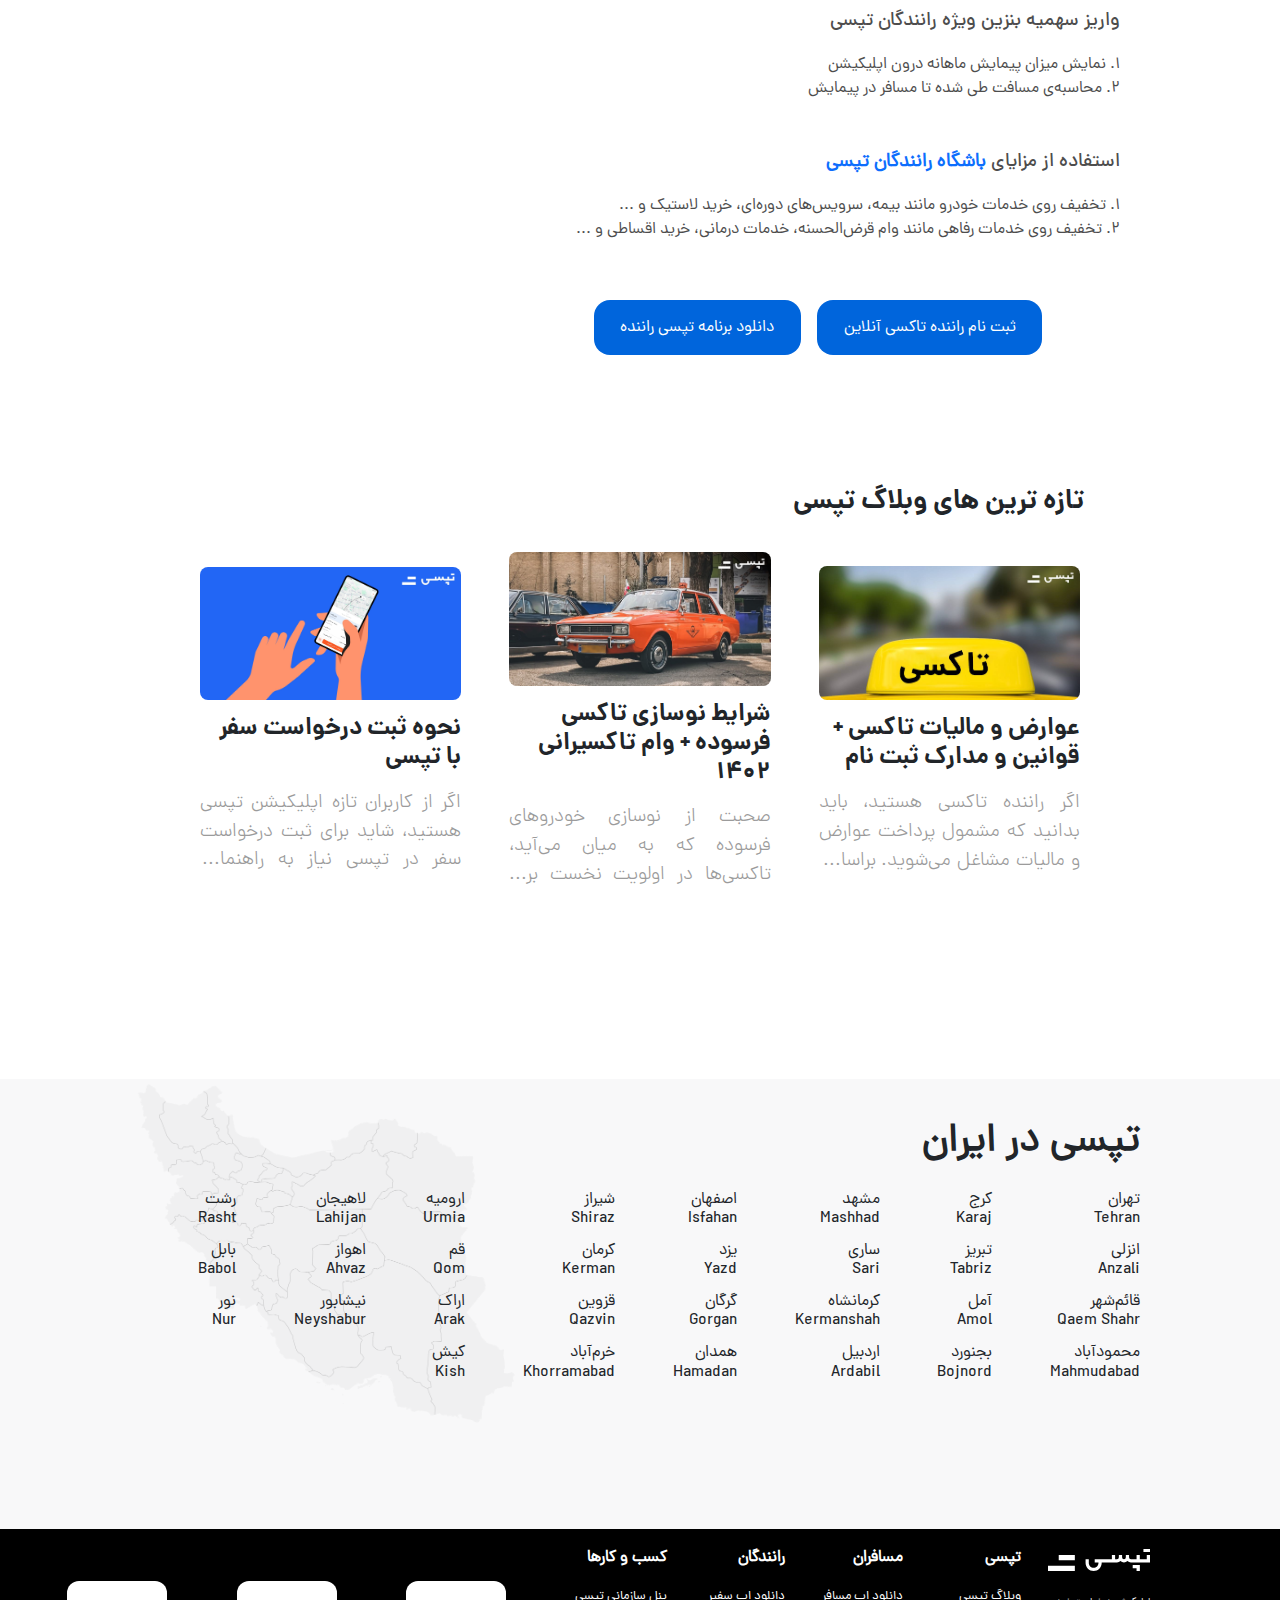
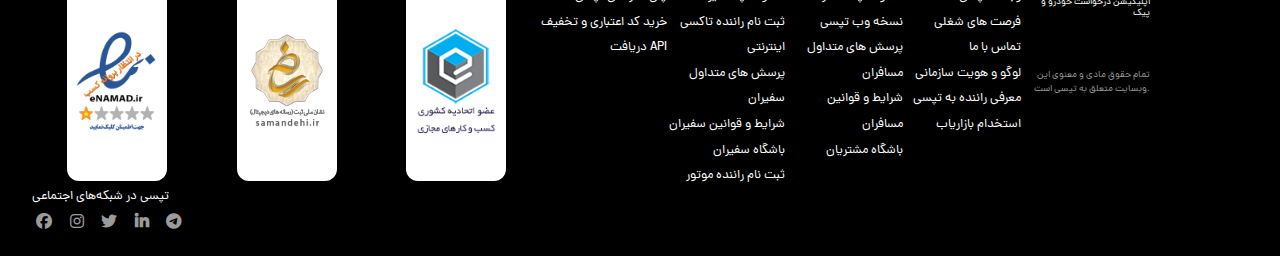
==== commit a6805969: "size and color review" ====
--- a/index.html
+++ b/index.html
@@ -24,59 +24,61 @@
 <body>
     <!-- Start Header -->
     <header class="header sticky-top">
-        <div class="container-fluid">
-            <nav class="navbar d-flex justify-content-between align-items-center">
+        <div class="content">
+            <div class="heading d-flex align-items-center">
                 <button type="button" class="down-app d-md-none d-sm-none d-xs-none d-lg-block">
                     دانلود تپسی
                 </button>
-                <div class="hamburger">
-                    <span class="bar"></span>
-                    <span class="bar"></span>
-                    <span class="bar"></span>
-                </div>
-                <ul class="nav-menu">
-                    <li class="nav-item">
-                        <a href="#" class="nav-link">
-                            وبلاگ
-                        </a>
-                    </li>
-                    <li class="nav-item">
-                        <a href="#" class="nav-link">
-                            فرصت‌های شغلی
-                        </a>
-                    </li>
-                    <li class="nav-item">
-                        <a href="#" class="nav-link">
-                            تپسی‌پک
-                        </a>
-                    </li>
-                    <li class="nav-item">
-                        <a href="#" class="nav-link">
-                            امور سهام
-                        </a>
-                    </li>
-                    <li class="nav-item">
-                        <a href="#" class="nav-link">
-                            پشتیبانی
-                        </a>
-                    </li>
-                    <li class="nav-item">
-                        <a href="#" class="nav-link">
-                            ویدیوها
-                        </a>
-                    </li>
-                </ul>
-                <a class="navbar-brand" href="./index.html">
-                    <img src="./image/logo.png" alt="LOGO" class="logo">
-                </a>
-            </nav>
+                <nav class="navbar">
+                    <div class="hamburger">
+                        <span class="bar"></span>
+                        <span class="bar"></span>
+                        <span class="bar"></span>
+                    </div>
+                    <ul class="nav-menu">
+                        <li class="nav-item">
+                            <a href="#" class="nav-link">
+                                وبلاگ
+                            </a>
+                        </li>
+                        <li class="nav-item">
+                            <a href="#" class="nav-link">
+                                فرصت‌های شغلی
+                            </a>
+                        </li>
+                        <li class="nav-item">
+                            <a href="#" class="nav-link">
+                                تپسی‌پک
+                            </a>
+                        </li>
+                        <li class="nav-item">
+                            <a href="#" class="nav-link">
+                                امور سهام
+                            </a>
+                        </li>
+                        <li class="nav-item">
+                            <a href="#" class="nav-link">
+                                پشتیبانی
+                            </a>
+                        </li>
+                        <li class="nav-item">
+                            <a href="#" class="nav-link">
+                                ویدیوها
+                            </a>
+                        </li>
+                    </ul>
+                    <a class="navbar-brand" href="./index.html">
+                        <img src="./image/logo.png" alt="LOGO" class="logo">
+                    </a>
+                </nav>
+            </div>
         </div>
     </header>
     <!-- End Header -->
 
     <!-- Start Hero Section -->
     <section class="hero">
-        <div class="container-fluid">
+        <div class="content">
             <div class="hero-item d-flex justify-content-between align-items-center">
                 <div class="hero-item-left d-lg-none d-sm-none d-xl-block">
                     <img src="./image/mockup-phone.webp" alt="Map-phone">
@@ -118,7 +120,7 @@
 
     <!-- Start main Section -->
     <section class="main">
-        <div class="container-fluid">
+        <div class="content">
             <div class="main-service">
                 <h1 class="main-title">
                     سرویس های تپسی
@@ -348,7 +350,7 @@
 
     <!-- Start Services Section -->
     <section class="services">
-        <div class="container-fluid">
+        <div class="content">
             <div class="services-business d-flex justify-content-between ">
                 <div class="left ">
                     <img src="./image/i-mac.webp" alt="Tapsi Services Business" class="img-fluid services-img">
@@ -398,8 +400,8 @@
 
     <!-- Start Parallax Section -->
     <section class="parallax">
-        <div class="container-fluid d-flex justify-content-center align-items-center position-relative">
-            <div class="content-wrapper d-flex align-items-center justify-content-between flex-sm-column flex-md-row">
+        <div class="container-fluid ">
+            <div class="content-wrapper d-flex align-items-center justify-content-center flex-sm-column flex-md-row">
                 <div class="content-wrapper-col content-w-c-trip">
                     <h3 class="title">
                         بسته امنیت سفر
@@ -443,7 +445,7 @@
 
     <!-- Start Drivers Section -->
     <section class="drivers">
-        <div class="container-fluid">
+        <div class="content">
             <div class="drivers-section d-flex flex-sm-column flex-md-row p-4">
                 <div class="drivers-left p-2 pt-sm-0">
                     <img src="./image/driver.webp" alt="Drivers" class="img-fluid rounded-3">
@@ -536,55 +538,55 @@
 
     <!-- Start Blog Section -->
     <section class="blog" id="blog">
-        <!-- <div class="container"> -->
-        <h1 class="blog-title p-3">
-            تازه ترین های وبلاگ تپسی
-        </h1>
-        <div class="cards d-flex flex-md-row flex-sm-column">
-            <div class="card m-2 border-0 mb-sm-5">
-                <div class="card-body">
-                    <img src="./image/slide1-6-1-scaled.jpg" alt="" class="img-fluid mb-3 rounded-3">
-                    <h5 class="card-title">
-                        نحوه ثبت درخواست سفر با تپسی
-                    </h5>
-                    <p class="card-text">
-                        اگر از کاربران تازه اپلیکیشن تپسی هستید، شاید برای ثبت درخواست سفر در تپسی نیاز به راهنمایی
-                        داشته باشید. در این مطلب به شما توضیح می‌دهیم چگونه در چند گام ساده، اولین سفرتان با تپسی را
-                        آغاز کنید. راهنمای ثبت درخواست سفر با تپسی اگر سوالی در مورد کار با اپلیکیشن تپسی و نحوه ثبت
-                        […]
-                    </p>
-                </div>
-            </div>
-            <div class="card m-2 border-0 mb-sm-5">
-                <div class="card-body">
-                    <img src="./image/blog2-1-1.jpg" alt="" class="img-fluid mb-3 rounded-3">
-                    <h5 class="card-title">
-                        شرایط نوسازی تاکسی فرسوده + ‌وام تاکسیرانی ۱۴۰۲
-                    </h5>
-                    <p class="card-text">
-                        صحبت از نوسازی خودروهای فرسوده که به میان می‌آید، تاکسی‌ها در اولویت نخست برای دریافت وام و
-                        تسهیلات هستند. کاربری تاکسی‌ها به‌گونه‌ای است که بیشتر از خودروهای دیگر در معرض فرسودگی قرار
-                        می‌گیرند. استهلاک این دست از وسایل نقلیه بالا است و مضراتش فقط دامن‌گیر صاحبان تاکسی‌ها
-                        نمی‌شود. در واقع، تاکسی‌های مستهلک و کهنه هم […]
-                    </p>
-                </div>
-            </div>
-            <div class="card m-2 border-0 mb-sm-5">
-                <div class="card-body">
-                    <h5 class="card-title">
-                        <img src="./image/blog2.jpg" class="img-fluid mb-3 rounded-3" alt="">
-                        عوارض و مالیات تاکسی + قوانین و مدارک ثبت نام
-                    </h5>
-                    <p class="card-text">
-                        اگر راننده تاکسی هستید، باید بدانید که مشمول پرداخت عوارض و مالیات مشاغل می‌شوید. براساس
-                        قوانین، لازم است که خودروهای باری، تاکسی‌ها و وسایل نقلیه عمومی در مدت‌زمانی مشخص مالیات و
-                        عوارض بپردازند. چنین مالیاتی که در دسته مالیات‌های مستقیم قرار می‌گیرد از درآمد تاکسی‌ها
-                        تامین می‌شود. اگر دارندگان تاکسی، مالیات معین در بازه زمانی […]
-                    </p>
+        <div class="content">
+            <h1 class="blog-title">
+                تازه ترین های وبلاگ تپسی
+            </h1>
+            <div class="cards d-flex">
+                <div class="card m-2 border-0 mb-sm-5">
+                    <div class="card-body">
+                        <img src="./image/slide1-6-1-scaled.jpg" alt="" class="img-fluid mb-3 rounded-3">
+                        <h5 class="card-title">
+                            نحوه ثبت درخواست سفر با تپسی
+                        </h5>
+                        <p class="card-text">
+                            اگر از کاربران تازه اپلیکیشن تپسی هستید، شاید برای ثبت درخواست سفر در تپسی نیاز به راهنمایی
+                            داشته باشید. در این مطلب به شما توضیح می‌دهیم چگونه در چند گام ساده، اولین سفرتان با تپسی را
+                            آغاز کنید. راهنمای ثبت درخواست سفر با تپسی اگر سوالی در مورد کار با اپلیکیشن تپسی و نحوه ثبت
+                            […]
+                        </p>
+                    </div>
+                </div>
+                <div class="card m-2 border-0 mb-sm-5">
+                    <div class="card-body">
+                        <img src="./image/blog2-1-1.jpg" alt="" class="img-fluid mb-3 rounded-3">
+                        <h5 class="card-title">
+                            شرایط نوسازی تاکسی فرسوده + ‌وام تاکسیرانی ۱۴۰۲
+                        </h5>
+                        <p class="card-text">
+                            صحبت از نوسازی خودروهای فرسوده که به میان می‌آید، تاکسی‌ها در اولویت نخست برای دریافت وام و
+                            تسهیلات هستند. کاربری تاکسی‌ها به‌گونه‌ای است که بیشتر از خودروهای دیگر در معرض فرسودگی قرار
+                            می‌گیرند. استهلاک این دست از وسایل نقلیه بالا است و مضراتش فقط دامن‌گیر صاحبان تاکسی‌ها
+                            نمی‌شود. در واقع، تاکسی‌های مستهلک و کهنه هم […]
+                        </p>
+                    </div>
+                </div>
+                <div class="card m-2 border-0 mb-sm-5">
+                    <div class="card-body">
+                        <h5 class="card-title">
+                            <img src="./image/blog2.jpg" class="img-fluid mb-3 rounded-3" alt="">
+                            عوارض و مالیات تاکسی + قوانین و مدارک ثبت نام
+                        </h5>
+                        <p class="card-text">
+                            اگر راننده تاکسی هستید، باید بدانید که مشمول پرداخت عوارض و مالیات مشاغل می‌شوید. براساس
+                            قوانین، لازم است که خودروهای باری، تاکسی‌ها و وسایل نقلیه عمومی در مدت‌زمانی مشخص مالیات و
+                            عوارض بپردازند. چنین مالیاتی که در دسته مالیات‌های مستقیم قرار می‌گیرد از درآمد تاکسی‌ها
+                            تامین می‌شود. اگر دارندگان تاکسی، مالیات معین در بازه زمانی […]
+                        </p>
+                    </div>
                 </div>
             </div>
         </div>
-        <!-- </div> -->
     </section>
     <!-- End Blog Section -->
 
--- a/css/main.css
+++ b/css/main.css
@@ -30,19 +30,8 @@
 }
 
 .header {
-  background-color: #F8F8F9;
-}
-@media (max-width: 766px) {
-  .header .container {
-    width: 100%;
-    margin: 0 6px;
-    justify-content: space-between;
-  }
-}
-@media (max-width: 2560px) {
-  .header .container {
-    width: 100%;
-  }
+  background-color: #f8f8f9;
+  width: 100%;
 }
 
 .hero {
@@ -683,16 +672,25 @@
 @media (max-width: 768px) {
   .parallax .content-wrapper {
     flex-direction: column;
-    height: 60vh;
+    height: 30vh;
+  }
+}
+@media (max-width: 525px) {
+  .parallax .content-wrapper {
+    flex-direction: column;
+    height: 70vh;
   }
 }
 .parallax .content-wrapper .content-wrapper-col {
-  margin-top: 120px;
+  display: flex;
+  align-items: center;
+  justify-content: center;
+  flex-direction: column;
   text-align: center;
   width: 24.5%;
   height: 100%;
 }
-@media (max-width: 766px) {
+@media (max-width: 767px) {
   .parallax .content-wrapper .content-wrapper-col {
     width: 100%;
     margin: 1rem;
@@ -728,12 +726,12 @@
 }
 @media (max-width: 768px) {
   .parallax .content-wrapper .title {
-    font-size: 1rem;
+    font-size: 0.8rem;
   }
 }
 @media (max-width: 575px) {
   .parallax .content-wrapper .title {
-    font-size: 1rem;
+    font-size: 0.8rem;
   }
 }
 .parallax .content-wrapper .sub-title {
@@ -741,7 +739,7 @@
   font-size: 1rem;
   text-align: center;
   display: none;
-  margin-top: 20px;
+  margin-top: 10px;
 }
 @media (max-width: 2560px) {
   .parallax .content-wrapper .sub-title {
@@ -755,17 +753,17 @@
 }
 @media (max-width: 1024px) {
   .parallax .content-wrapper .sub-title {
-    font-size: 0.8rem;
+    font-size: 1rem;
   }
 }
 @media (max-width: 768px) {
   .parallax .content-wrapper .sub-title {
-    font-size: 1rem;
+    font-size: 0.6rem;
   }
 }
 @media (max-width: 575px) {
   .parallax .content-wrapper .sub-title {
-    font-size: 1rem;
+    font-size: 0.7rem;
   }
 }
 .parallax .content-wrapper .separator {
@@ -799,12 +797,15 @@
     flex-direction: column !important;
   }
 }
-@media (max-width: 766px) {
+@media (max-width: 2560px) {
+  .drivers-left {
+    width: 50%;
+  }
   .drivers-left img {
     width: 100%;
   }
 }
-@media (max-width: 2560px) {
+@media (max-width: 768px) {
   .drivers-left {
     width: 100%;
   }
@@ -852,6 +853,7 @@
 }
 .drivers-description {
   text-align: justify;
+  color: #4d4d4d;
 }
 @media (max-width: 2560px) {
   .drivers-description {
@@ -880,9 +882,10 @@
   }
 }
 .drivers .sub-title {
-  font-weight: 600;
   font-size: 1.2rem;
-  font-family: danaBold, Tahoma, "Roboto";
+  font-family: danaMedium, Tahoma, "Roboto";
+  color: #4d4d4d;
+  margin-bottom: 20px;
 }
 @media (max-width: 2560px) {
   .drivers .sub-title {
@@ -907,7 +910,6 @@
 @media (max-width: 575px) {
   .drivers .sub-title {
     line-height: 2;
-    margin-bottom: 2rem;
   }
 }
 .drivers .sub-title span a {
@@ -939,6 +941,10 @@
     line-height: 2;
     margin-bottom: 2rem;
   }
+}
+.drivers-description-feature-list {
+  margin-bottom: 50px;
+  color: #4d4d4d;
 }
 .drivers-description-feature-list li {
   text-align: justify;
@@ -969,7 +975,7 @@
     text-align: right;
     padding-left: 0;
     padding-right: 0;
-    margin-bottom: 2rem;
+    margin-bottom: 20px;
   }
 }
 @media (max-width: 2560px) {
@@ -1037,7 +1043,8 @@
 }
 
 .blog {
-  margin: 2rem 0;
+  display: flex;
+  flex-direction: column;
 }
 @media (max-width: 2560px) {
   .blog {
@@ -1069,8 +1076,6 @@
 .blog-title {
   text-align: right;
   font-size: 2rem;
-  font-weight: 900;
-  margin-bottom: 3rem;
   margin-right: 20px;
   font-family: danaBold, Tahoma, "Roboto";
 }
@@ -1092,7 +1097,6 @@
 @media (max-width: 768px) {
   .blog-title {
     font-size: 1.3rem;
-    margin-bottom: 1rem;
   }
 }
 @media (max-width: 575px) {
@@ -1103,16 +1107,23 @@
   }
 }
 .blog .cards {
+  align-items: center;
+  justify-content: center;
   width: 100%;
 }
 @media (max-width: 768px) {
   .blog .cards {
     margin-bottom: 2rem;
+    flex-direction: column;
+    justify-content: center;
+    align-items: center;
   }
 }
 @media (max-width: 575px) {
   .blog .cards {
     flex-direction: column;
+    justify-content: center;
+    align-items: center;
   }
 }
 .blog .cards .card {
@@ -1147,6 +1158,9 @@
 }
 @media (max-width: 575px) {
   .blog .cards .card {
+    flex-direction: column;
+    justify-content: center;
+    align-items: center;
     width: 100%;
     padding: 6px;
     height: auto;
@@ -1169,12 +1183,12 @@
 }
 @media (max-width: 1024px) {
   .blog .cards .card-title {
-    font-size: 1.2rem;
+    font-size: 1rem;
   }
 }
 @media (max-width: 768px) {
   .blog .cards .card-title {
-    font-size: 1rem;
+    font-size: 0.8rem;
   }
 }
 @media (max-width: 575px) {
@@ -1203,12 +1217,12 @@
 }
 @media (max-width: 1024px) {
   .blog .cards .card-text {
-    font-size: 1rem;
+    font-size: 0.9rem;
   }
 }
 @media (max-width: 768px) {
   .blog .cards .card-text {
-    font-size: 0.8rem;
+    font-size: 0.7rem;
   }
 }
 @media (max-width: 575px) {
@@ -1224,7 +1238,7 @@
   height: 50vh;
   width: 100%;
   overflow: hidden;
-  background: #F8F8F9;
+  background: #f8f8f9;
   padding: 40px 10%;
   position: relative;
   vertical-align: baseline;
@@ -1401,6 +1415,32 @@
   color: #9b9b9b;
 }
 
+@media (max-width: 2560px) {
+  .content {
+    width: 80%;
+    margin: auto;
+  }
+}
+@media (max-width: 1440px) {
+  .content {
+    width: 80%;
+  }
+}
+@media (max-width: 1024px) {
+  .content {
+    width: 90%;
+    justify-content: space-between;
+    align-items: center;
+  }
+}
+@media (max-width: 768px) {
+  .content {
+    width: 100%;
+    margin: 0 6px;
+    justify-content: space-between;
+  }
+}
+
 .navbar {
   min-height: 70px;
   display: flex;
@@ -1408,6 +1448,7 @@
   align-items: center;
   padding: 0 10px;
   position: relative;
+  width: 100%;
 }
 .navbar .nav-menu {
   display: flex;
@@ -1469,18 +1510,19 @@
 .down-app {
   background-color: #ff5722;
   color: #ffffff;
-  width: 8rem;
+  font-family: danaLight, Tahoma, "Roboto";
+  width: 12rem;
   height: 3rem;
-  font-size: 1rem;
+  font-size: 16px;
   border-radius: 0.6rem;
-  font-weight: 400;
   border: none;
 }
 @media (min-width: 2560px) {
   .down-app {
-    font-size: 2rem;
-    width: 14rem;
+    font-size: 1rem;
+    width: 18rem;
     height: 4rem;
+    padding: 7px 40px;
   }
 }
 @media (max-width: 1440px) {
@@ -1505,7 +1547,6 @@
 
 .logo {
   width: 120px;
-  padding: 0.5rem;
 }
 @media (min-width: 2560px) {
   .logo {
@@ -1519,12 +1560,12 @@
 }
 @media (max-width: 1024px) {
   .logo {
-    width: 130px;
+    width: 100px;
   }
 }
 @media (max-width: 768px) {
   .logo {
-    width: 110px;
+    width: 90px;
   }
 }
 @media (max-width: 575px) {
